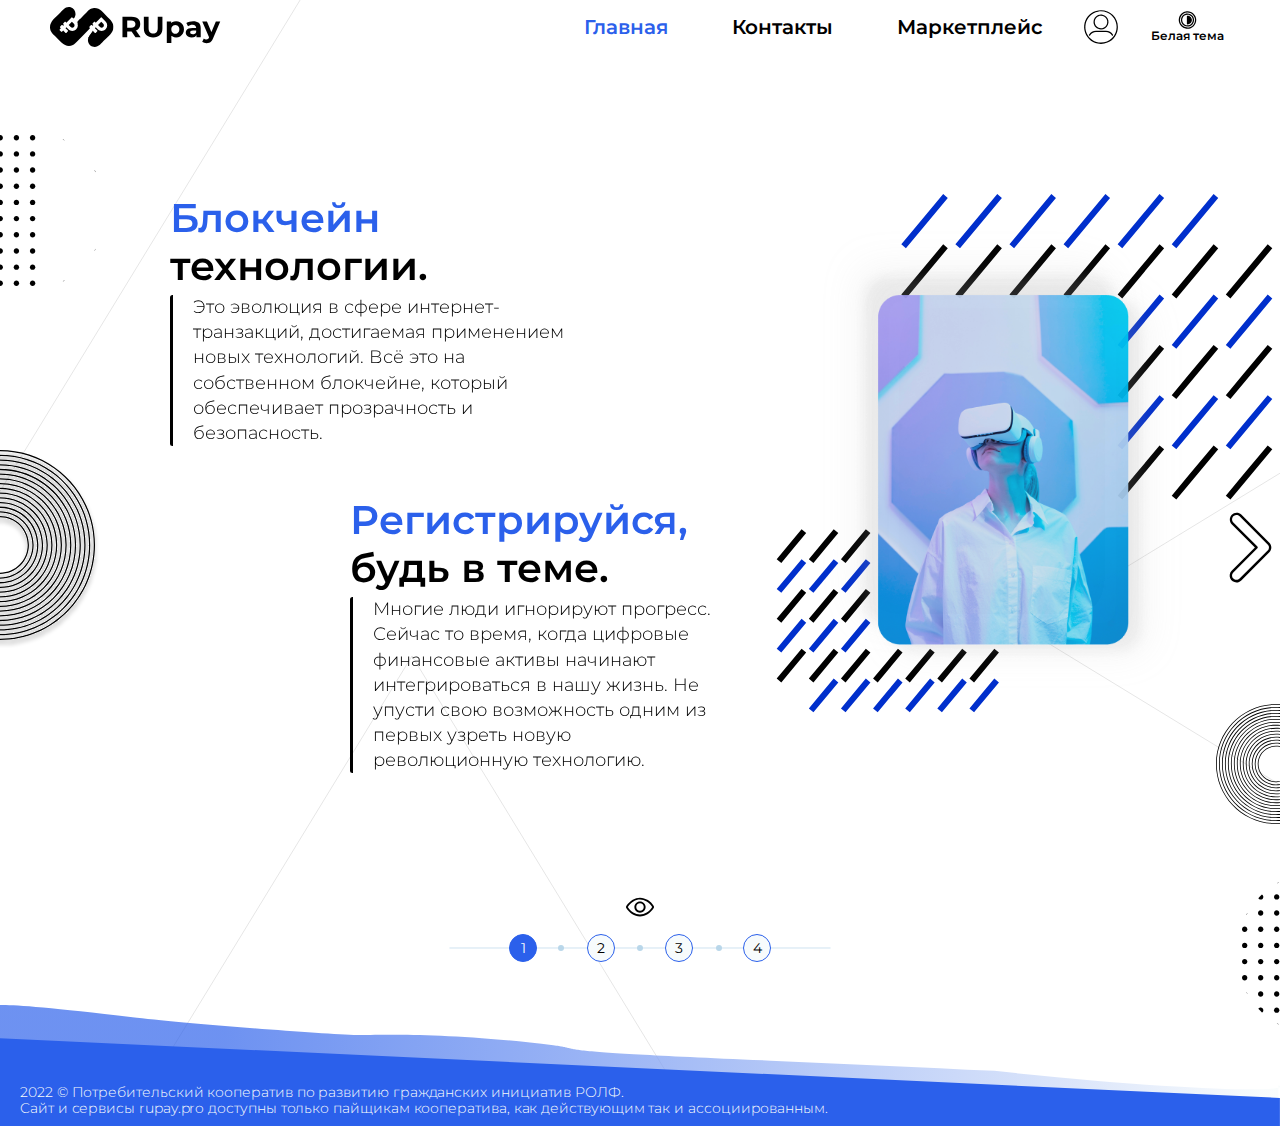
==== index.html @ 4b46f6a0 "fix&beaty" ====
<!DOCTYPE html>
<html lang="ru">
  <head>
    <meta charset="UTF-8" />
    <meta http-equiv="X-UA-Compatible" content="IE=edge" />
    <meta name="viewport" content="width=device-width, initial-scale=1.0" />
    <title>Ru Pay</title>
    <link
      rel="stylesheet"
      href="https://unpkg.com/swiper@8/swiper-bundle.min.css"
    />
    <link rel="stylesheet" href="css/index.css" />
    <link rel="preconnect" href="https://fonts.googleapis.com" />
    <link rel="preconnect" href="https://fonts.gstatic.com" crossorigin />
    <link
      href="https://fonts.googleapis.com/css2?family=Montserrat+Alternates:wght@300;600&family=Montserrat:wght@300;500&display=swap"
      rel="stylesheet"
    />
    <link href="http://fonts.cdnfonts.com/css/segoe-ui-4" rel="stylesheet" />
  </head>
  <body>
    <header>
      <a href="/"> <img src="img/logo.svg" alt="" class="logo" /> </a>
      <div class="nav-menu">
        <ul class="nav-menu__list">
          <li class="nav-menu__list_li">
            <a href="" class="nav-menu__list_li_link"
              ><p class="active">Главная</p></a
            >
          </li>
          <li class="nav-menu__list_li">
            <a href="" class="nav-menu__list_li_link"><p>Контакты</p></a>
          </li>
          <li class="nav-menu__list_li">
            <a href="" class="nav-menu__list_li_link"><p>Маркетплейс</p></a>
          </li>
        </ul>
        <div class="nav-menu__buttons">
          <button class="nav-menu__buttons_btn">
            <svg
              width="40"
              height="40"
              viewBox="0 0 58 58"
              fill="none"
              xmlns="http://www.w3.org/2000/svg"
            >
              <circle cx="29" cy="29" r="23" />
              <path
                d="M46.4519 40.3281C45.4152 38.5398 43.9275 37.0546 42.1373 36.021C40.3471 34.9873 38.3171 34.4413 36.25 34.4375H21.75C19.6828 34.4413 17.6528 34.9873 15.8627 36.021C14.0725 37.0546 12.5848 38.5398 11.5481 40.3281C11.4852 40.4313 11.4435 40.546 11.4256 40.6655C11.4077 40.785 11.4138 40.9068 11.4437 41.0239C11.4736 41.141 11.5265 41.2509 11.5995 41.3472C11.6725 41.4435 11.764 41.5242 11.8686 41.5846C11.9732 41.6451 12.0889 41.684 12.2087 41.699C12.3286 41.7141 12.4503 41.7051 12.5666 41.6724C12.683 41.6398 12.7916 41.5842 12.8861 41.509C12.9807 41.4338 13.0592 41.3404 13.1171 41.2344C13.9946 39.7212 15.2535 38.4646 16.7683 37.59C18.2831 36.7154 20.0008 36.2534 21.75 36.25H36.25C37.9991 36.2534 39.7168 36.7154 41.2317 37.59C42.7465 38.4646 44.0054 39.7212 44.8828 41.2344C44.9408 41.3404 45.0193 41.4338 45.1138 41.509C45.2084 41.5842 45.317 41.6398 45.4333 41.6724C45.5497 41.7051 45.6714 41.7141 45.7912 41.699C45.9111 41.684 46.0268 41.6451 46.1314 41.5846C46.236 41.5242 46.3275 41.4435 46.4005 41.3472C46.4734 41.2509 46.5264 41.141 46.5563 41.0239C46.5861 40.9068 46.5923 40.785 46.5744 40.6655C46.5564 40.546 46.5148 40.4313 46.4519 40.3281Z"
              />
              <path
                d="M29 32.625C31.1509 32.625 33.2534 31.9872 35.0418 30.7922C36.8302 29.5973 38.2241 27.8988 39.0472 25.9117C39.8703 23.9245 40.0857 21.7379 39.666 19.6284C39.2464 17.5189 38.2107 15.5811 36.6898 14.0602C35.1689 12.5393 33.2312 11.5036 31.1216 11.084C29.0121 10.6644 26.8255 10.8797 24.8383 11.7028C22.8512 12.5259 21.1527 13.9198 19.9578 15.7082C18.7628 17.4966 18.125 19.5991 18.125 21.75C18.1282 24.6332 19.275 27.3975 21.3138 29.4362C23.3525 31.475 26.1168 32.6218 29 32.625ZM29 12.6875C30.7924 12.6875 32.5445 13.219 34.0349 14.2148C35.5252 15.2106 36.6867 16.626 37.3727 18.2819C38.0586 19.9379 38.238 21.7601 37.8884 23.518C37.5387 25.276 36.6756 26.8907 35.4082 28.1582C34.1407 29.4256 32.526 30.2887 30.768 30.6384C29.0101 30.9881 27.1879 30.8086 25.5319 30.1227C23.876 29.4367 22.4606 28.2752 21.4648 26.7849C20.469 25.2945 19.9375 23.5424 19.9375 21.75C19.9402 19.3473 20.8959 17.0438 22.5949 15.3449C24.2938 13.6459 26.5973 12.6902 29 12.6875Z"
              />
              <path
                d="M29 4.53125C24.1605 4.53125 19.4298 5.96632 15.4059 8.65498C11.382 11.3436 8.24582 15.1651 6.39383 19.6362C4.54185 24.1073 4.05729 29.0271 5.00142 33.7736C5.94555 38.5201 8.27598 42.88 11.698 46.302C15.12 49.724 19.4799 52.0545 24.2264 52.9986C28.9729 53.9427 33.8927 53.4582 38.3638 51.6062C42.8349 49.7542 46.6564 46.618 49.345 42.5941C52.0337 38.5702 53.4688 33.8395 53.4688 29C53.4614 22.5128 50.8811 16.2933 46.2939 11.7061C41.7067 7.11896 35.4873 4.53864 29 4.53125ZM29 51.6562C24.519 51.6562 20.1387 50.3275 16.4129 47.838C12.6871 45.3485 9.78316 41.8101 8.06837 37.6702C6.35357 33.5303 5.9049 28.9749 6.77909 24.58C7.65329 20.1851 9.81109 16.1481 12.9796 12.9796C16.1482 9.81108 20.1851 7.65328 24.58 6.77908C28.9749 5.90489 33.5303 6.35356 37.6702 8.06835C41.8101 9.78315 45.3485 12.6871 47.838 16.4129C50.3275 20.1387 51.6563 24.519 51.6563 29C51.6495 35.0067 49.2604 40.7655 45.013 45.0129C40.7655 49.2604 35.0068 51.6495 29 51.6562Z"
              />
            </svg>
          </button>
          <button class="nav-menu__buttons_btn">
            <div class="nav-menu__buttons_btn_container">
              <img height="20" src="img/White_theme.svg" alt="" />
              <p>Белая тема</p>
            </div>
          </button>
        </div>
      </div>
    </header>
    <main>
      <!-- Popup -->
      <div class="tokenization-popup">
        <div class="tokenization-popup__left-part">
          <h3 class="tokenization-popup__left-part_heading">
            Как токенизировать бизнес-активы: технический аспект.
          </h3>
          <p class="tokenization-popup__left-part_p">
            Блокчейн позволяет токенизировать практически любой объект, данные о
            котором можно сохранить в цифровом виде. Это может быть как право
            собственности на недвижимость, так и конкретная услуга, к примеру
            юридическая консультация. Таким образом, можно токенизировать все
            активы бизнеса — от производственной базы и помещения — до товара
            или услуги.
          </p>
          <h3 class="tokenization-popup__left-part_heading">
            Типы токена для различных организаций.
          </h3>
          <p class="tokenization-popup__left-part_p">
            Очень важно правильно подобрать тип токена под каждый объект. В США
            и Европе была разработана унифицированная таксономия,
            предусматривающая разделение токенов на:
          </p>
          <ul class="tokenization-popup__left-part_ul">
            <li class="tokenization-popup__left-part_ul_li">
              <img
                src="img/popup-left-1.svg"
                alt=""
                class="tokenization-popup__left-part_ul_li_img"
              />
              <p class="tokenization-popup__left-part_ul_li_paragraph">
                <b>Инвестиционные </b> (они же Security tokens) — предназначены
                для получения дивидендов;
              </p>
            </li>
            <li class="tokenization-popup__left-part_ul_li">
              <img
                src="img/popup-left-2.svg"
                alt=""
                class="tokenization-popup__left-part_ul_li_img"
              />
              <p class="tokenization-popup__left-part_ul_li_paragraph">
                <b>Функциональные </b>(или Utility tokens) — дают право на
                доступ к определенному товару, объекту или услуге;
              </p>
            </li>
            <li class="tokenization-popup__left-part_ul_li">
              <img
                src="img/popup-left-3.svg"
                alt=""
                class="tokenization-popup__left-part_ul_li_img"
              />
              <p class="tokenization-popup__left-part_ul_li_paragraph">
                <b>Платежные </b> (Payment tokens) — имеют схожие черты с
                криптовалютами, но отличаются ограниченной областью применения.
              </p>
            </li>
          </ul>
        </div>
        <div class="tokenization-popup__right-part">
          <button class="tokenization-popup__right-part_button">
            <img
              src="img/popup_close.svg"
              alt=""
              class="tokenization-popup__right-part_button_close"
            />
          </button>
          <h3 class="tokenization-popup__right-part_heading">
            Процесс токенизации можно разделить на 4 этапа:
          </h3>
          <div class="tokenization-popup__right-part_grid">
            <div class="tokenization-popup__right-part_grid_div">
              <img
                src="img/popup-right-div-1.svg"
                alt=""
                class="tokenization-popup__right-part_grid_div_img"
              />
              <p class="tokenization-popup__right-part_grid_div_paragraph">
                Выбор активов;
              </p>
            </div>
            <div class="tokenization-popup__right-part_grid_div">
              <img
                src="img/popup-right-div-2.svg"
                alt=""
                class="tokenization-popup__right-part_grid_div_img"
              />
              <p class="tokenization-popup__right-part_grid_div_paragraph">
                Определение типа токена;
              </p>
            </div>
            <div class="tokenization-popup__right-part_grid_div">
              <img
                src="img/popup-right-div-3.svg"
                alt=""
                class="tokenization-popup__right-part_grid_div_img"
              />
              <p class="tokenization-popup__right-part_grid_div_paragraph">
                Генерация токена;
              </p>
            </div>
            <div class="tokenization-popup__right-part_grid_div">
              <img
                src="img/popup-right-div-4.svg"
                alt=""
                class="tokenization-popup__right-part_grid_div_img"
              />
              <p class="tokenization-popup__right-part_grid_div_paragraph">
                Распространение токена и создание сопутствующего ПО.
              </p>
            </div>
          </div>
          <h3 class="tokenization-popup__right-part_heading">
            Токенизация вашего бизнеса с RUpay.
          </h3>
          <p class="tokenization-popup__right-part_p">
            Одним из направлений деятельности проекта RUpay является платформа
            для токенизации активов. Мы стремимся создать удобный инструмент,
            который бы позволил предпринимателям создавать и выводить на биржу
            собственные токены. С помощью RUpay вы сможете:
          </p>
          <ul class="tokenization-popup__right-part_ul">
            <li class="tokenization-popup__right-part_ul_li">
              <img
                src="img/popup-right-tick.svg"
                alt=""
                class="tokenization-popup__right-part_ul_li_img"
              />
              <p class="tokenization-popup__right-part_ul_li_paragraph">
                Запустить собственный токен;
              </p>
            </li>
            <li class="tokenization-popup__right-part_ul_li">
              <img
                src="img/popup-right-tick.svg"
                alt=""
                class="tokenization-popup__right-part_ul_li_img"
              />
              <p class="tokenization-popup__right-part_ul_li_paragraph">
                Получить инфраструктуру для управления токеном;
              </p>
            </li>
            <li class="tokenization-popup__right-part_ul_li">
              <img
                src="img/popup-right-tick.svg"
                alt=""
                class="tokenization-popup__right-part_ul_li_img"
              />
              <p class="tokenization-popup__right-part_ul_li_paragraph">
                Привлечь инвесторов;
              </p>
            </li>
            <li class="tokenization-popup__right-part_ul_li">
              <img
                src="img/popup-right-tick.svg"
                alt=""
                class="tokenization-popup__right-part_ul_li_img"
              />
              <p class="tokenization-popup__right-part_ul_li_paragraph">
                Залистить токен на бирже.
              </p>
              <button class="tokenization-popup__right-part_ul_li_btn">
                Оставить заявку
              </button>
            </li>
          </ul>
        </div>
      </div>
      <!-- Slider main container -->
      <div class="swiper">
        <!-- Additional required wrapper -->
        <div class="swiper-wrapper">
          <!-- Slides -->
          <div class="swiper-slide">
            <div class="main">
              <div class="main__text">
                <div class="main__text_top">
                  <h3 class="main__text_top_heading">
                    <span>Блокчейн </span><br />
                    технологии.
                  </h3>
                  <p class="main__text_top_paragraph">
                    Это эволюция в сфере интернет-транзакций, достигаемая
                    применением новых технологий. Всё это на собственном
                    блокчейне, который обеспечивает прозрачность и безопасность.
                  </p>
                </div>
                <div class="main__text_bottom">
                  <h3 class="main__text_top_heading">
                    <span>Регистрируйся,</span><br />будь в теме.
                  </h3>
                  <p class="main__text_top_paragraph">
                    Многие люди игнорируют прогресс. Сейчас то время, когда
                    цифровые финансовые активы начинают интегрироваться в нашу
                    жизнь. Не упусти свою возможность одним из первых узреть
                    новую революционную технологию.
                  </p>
                </div>
              </div>
              <div class="main__img">
                <div class="main__img_container">
                  <img
                    src="img/lines_1.svg"
                    alt=""
                    class="main__img_container_svg-1"
                  />
                  <img
                    class="main__img_container_pic"
                    src="img/girl.png"
                    alt=""
                  />
                  <img
                    src="img/lines_2.svg"
                    alt=""
                    class="main__img_container_svg-2"
                  />
                </div>
              </div>
            </div>
          </div>
          <div class="swiper-slide">
            <div class="second">
              <div class="second__text">
                <div class="second__text_top">
                  <h3 class="second__text_top_heading">
                    <span>Нода </span><br />
                    и её влияние.
                  </h3>
                  <p class="second__text_top_paragraph">
                    Нодой в контексте блокчейна обычно называется компьютер,
                    который установил программное обеспечение под конкретную
                    криптовалюту для участия в одноранговой сети. Каждая
                    установка ноды ускоряет наш блокчейн. Вы получаете
                    возможность создать свой узел в этой большой сети. Ваш
                    компьютер сможет помогать обрабатывать транзакции в данном
                    блокчейне. Вы можете внести свой вклад в развитие нашего
                    проекта. Это довольно просто, а также очень важно для нас.
                  </p>
                </div>
                <div class="second__text_links">
                  <a href="" class="second__text_links_install">
                    <p>Установить</p>
                    <img src="img/download.svg" alt="" />
                  </a>
                  <a href="" class="second__text_links_manual">
                    <p>Инструкция</p>
                  </a>
                </div>
              </div>
              <div class="second__img">
                <div class="second__img_container">
                  <img
                    src="img/lines_1.svg"
                    alt=""
                    class="second__img_container_svg-1"
                  />
                  <img
                    class="second__img_container_pic"
                    src="img/hand.png"
                    alt=""
                  />
                  <img
                    src="img/lines_2.svg"
                    alt=""
                    class="second__img_container_svg-2"
                  />
                </div>
              </div>
            </div>
          </div>
          <div class="swiper-slide">
            <div class="third">
              <div class="third__top">
                <div class="third__top_text">
                  <h3 class="third__top_text_heading">
                    <span>Токенизация</span> <br />
                    активов и бизнеса.
                  </h3>
                  <p class="third__top_text_paragraph">
                    Это создание цифровой записи в блокчейне для определенного,
                    реального актива. Токенизация помогает повысить ликвидность
                    активов и является инструментом привлечения финансирования
                    для бизнесов, которые находятся на ранних стадиях развития и
                    уже успешно развивающегося предприятия.
                  </p>
                </div>
                <div class="third__top_image">
                  <img
                    src="img/lines-1-p3.svg"
                    alt=""
                    class="third__top_image_svg-1"
                  />
                  <img
                    class="third__top_image_pic"
                    src="img/shake_hands.png"
                    alt=""
                  />
                  <img
                    src="img/lines-2-p3.svg"
                    alt=""
                    class="third__top_image_svg-2"
                  />
                </div>
              </div>
              <div class="third__bottom">
                <div class="third__bottom_container">
                  <img
                    src="img/text-p3-1.svg"
                    alt=""
                    class="third__bottom_container_img"
                  />
                  <p class="third__bottom_container_p border-left-top">
                    Огромное количество активов можно токенизировать и сделать
                    доступными для торговли на бирже: недвижимость, ценные
                    бумаги, драгоценные металлы, произведения искусства, земля и
                    т.д.
                  </p>
                </div>
                <div class="third__bottom_container down">
                  <img
                    src="img/text-p3-2.svg"
                    alt=""
                    class="third__bottom_container_img"
                  />
                  <p class="third__bottom_container_p border-left-bottom">
                    Бизнес, которому необходимы инвестиции, выпускает токены,
                    которые являются записями в распределенном реестре
                    блокчейна.
                  </p>
                </div>
                <div class="third__bottom_container">
                  <img
                    src="img/text-p3-3.svg"
                    alt=""
                    class="third__bottom_container_img"
                  />
                  <p class="third__bottom_container_p border-right-top">
                    В сравнении с эмиссией активов на рынке традиционных
                    финансов, бизнесу не нужны посредники: банк-платежный агент,
                    депозитарий и т.д. Компания выпускает токены и передает их
                    непосредственно инвесторам, предоставляющим капитал
                  </p>
                </div>
                <div class="third__bottom_container down">
                  <img
                    src="img/text-p3-4.svg"
                    alt=""
                    class="third__bottom_container_img"
                  />
                  <p class="third__bottom_container_p border-right-bottom">
                    Токен хранится в кошельке, а право собственности защищено
                    смартконтрактом. 100% безопасности и прозрачности.
                  </p>
                </div>
              </div>
            </div>
          </div>
          <div class="swiper-slide">
            <div class="fourth">
              <div class="fourth__top">
                <h3 class="fourth__top_heading">
                  <span>Преимущества</span> <br />
                  токенизации активов.
                </h3>
                <p class="fourth__top_paragraph">
                  Токенизация бизнес-активов набирает популярность благодаря
                  ряду преимуществ:
                </p>
              </div>
              <div class="fourth__middle">
                <div class="fourth__middle_container">
                  <img
                    src="img/text-p4-1.svg"
                    alt=""
                    class="fourth__middle_container_img"
                  />
                  <p class="fourth__middle_container_p">
                    <b> Повышение эффективности управления — </b> <br />
                    учет всех активов в блокчейне гарантирует полную
                    прозрачность.
                  </p>
                </div>
                <div class="fourth__middle_container">
                  <img
                    src="img/text-p4-2.svg"
                    alt=""
                    class="fourth__middle_container_img"
                  />
                  <p class="fourth__middle_container_p">
                    <b> Защита права собственности — </b><br />
                    в отличие от обычных реестров, блокчейн-данные невозможно
                    отредактировать без разрешения владельца или выполнения
                    условий смарт-контракта.
                  </p>
                </div>
                <div class="fourth__middle_container">
                  <img
                    src="img/text-p4-3.svg"
                    alt=""
                    class="fourth__middle_container_img"
                  />
                  <p class="fourth__middle_container_p">
                    <b> Выход на новые рынки — </b> <br />
                    токен проще и дешевле распространять и популяризировать, чем
                    физический товар или услугу, в обход традиционных рекламных
                    инструментов.
                  </p>
                </div>
                <div class="fourth__middle_container">
                  <img
                    src="img/text-p4-4.svg"
                    alt=""
                    class="fourth__middle_container_img"
                  />
                  <p class="fourth__middle_container_p">
                    <b> Повышение ликвидности — </b> <br />
                    благодаря токенам можно “дробить” ценность таких объектов,
                    как недвижимость или предметы роскоши, не разделяя сам
                    объект, что позволяет быстрее и проще привлекать инвестиции.
                  </p>
                </div>
              </div>
              <div class="fourth__bottom">
                <button class="fourth__bottom_btn">
                  <p>Токенизировать актив</p>
                  <img src="img/tokenize-btn.svg" alt="" />
                </button>
              </div>
            </div>
          </div>
          ...
        </div>
        <!-- If we need pagination -->
        <img src="img/eye-active.svg" alt="" class="eye-active" />
        <img src="img/eye-inactive.svg" alt="" class="eye-inactive hidden" />
        <div class="swiper-pagination"></div>
        <!-- If we need navigation buttons -->
        <div class="swiper-button-prev"></div>
        <div class="swiper-button-next"></div>
      </div>
    </main>
    <footer>
      <p class="footer-txt">
        2022 © Потребительский кооператив по развитию гражданских инициатив
        РОЛФ.
      </p>
      <p class="footer-txt">
        Cайт и сервисы rupay.pro доступны только пайщикам кооператива, как
        действующим так и ассоциированным.
      </p>
    </footer>
    <script src="https://unpkg.com/swiper@8/swiper-bundle.min.js"></script>
    <script src="js/script.js"></script>
  </body>
</html>
---- css/index.css ----
*, *:before, *:after {
  box-sizing: border-box;
}

html, body, div, span, object, iframe, figure, h1, h2, h3, h4, h5, h6, p, blockquote, pre, a, code, em, img, small, strike, strong, sub, sup, tt, b, u, i, ol, ul, li, fieldset, form, label, table, caption, tbody, tfoot, thead, tr, th, td, main, canvas, embed, footer, header, nav, section, video {
  margin: 0;
  padding: 0;
  border: 0;
  font-size: 100%;
  font: inherit;
  vertical-align: baseline;
  text-rendering: optimizeLegibility;
  -webkit-font-smoothing: antialiased;
  -webkit-text-size-adjust: none;
     -moz-text-size-adjust: none;
          text-size-adjust: none;
}

footer, header, nav, section, main {
  display: block;
}

body {
  line-height: 1;
}

ol, ul {
  list-style: none;
}

blockquote, q {
  quotes: none;
}

blockquote:before, blockquote:after, q:before, q:after {
  content: "";
  content: none;
}

table {
  border-collapse: collapse;
  border-spacing: 0;
}

input {
  -webkit-appearance: none;
  border-radius: 0;
}

header {
  padding: 0 50px;
  margin-top: 5px;
  display: flex;
  justify-content: space-between;
  align-items: center;
}
header .logo {
  height: 40px;
}
header .nav-menu {
  display: flex;
  align-items: center;
}
header .nav-menu__list {
  display: flex;
  flex-flow: row nowrap;
  list-style: none;
}
header .nav-menu__list_li_link {
  text-decoration: none;
}
header .nav-menu__list_li_link p {
  font-family: "Montserrat";
  font-style: normal;
  font-weight: 600;
  font-size: 20px;
  line-height: 1;
  color: #000000;
  margin: 0 32px;
}
header .nav-menu__list_li_link p::after {
  content: "";
  width: 0px;
  height: 2px;
  display: block;
  background: #000000;
  transition: 200ms;
}
header .nav-menu__list_li_link p:hover::after {
  width: 100%;
}
header .nav-menu__list_li_link .active {
  color: #2b60eb;
}
header .nav-menu__list_li_link .active::after {
  content: "";
  width: 0px;
  height: 2px;
  display: block;
  background: #2b60eb;
  transition: 200ms;
}
header .nav-menu__list_li_link .active:hover::after {
  width: 100%;
}
header .nav-menu__buttons {
  display: flex;
  align-items: center;
}
header .nav-menu__buttons_btn {
  border: 0;
  background: transparent;
  cursor: pointer;
}
header .nav-menu__buttons_btn svg circle {
  fill: #ffffff;
  transition: 200ms;
}
header .nav-menu__buttons_btn svg path {
  fill: black;
  transition: 200ms;
}
header .nav-menu__buttons_btn svg:hover circle {
  fill: #2b60eb;
}
header .nav-menu__buttons_btn svg:hover path {
  fill: white;
}
header .nav-menu__buttons_btn_container {
  margin-left: 18px;
  display: flex;
  flex-direction: column;
  height: 40px;
  margin-top: 4px;
}
header .nav-menu__buttons_btn_container p {
  font-family: "Montserrat";
  font-style: normal;
  font-weight: 600;
  font-size: 12px;
  line-height: 1;
  color: #000000;
}

body {
  min-height: 100%;
  background: url(../img/Polygon_2.svg) 0px 0vh no-repeat, url(../img/Polygon_3.svg) 2vw 95% no-repeat, url(../img/Polygon_4.svg) 80vw 27vh no-repeat, url(../img/disc.svg) 0 50vh no-repeat, url(../img/dots.svg) 0 15vh no-repeat, url(../img/disc-right.svg) 95vw 70% no-repeat, url(../img/dots-circle.svg) 97vw 90% no-repeat;
}

main {
  padding: 33px 0;
}

b {
  font-weight: bold;
}

.swiper {
  width: 100%;
}
.swiper .eye-active {
  margin-left: auto;
  margin-right: auto;
  display: block;
  cursor: pointer;
  margin-bottom: 10px;
  transition: opacity 0.2s linear;
  transform: translate(0);
  opacity: 1;
}
.swiper .eye-active.hidden {
  transform: translate(9999px);
  opacity: 0;
}
.swiper .eye-inactive {
  margin-left: auto;
  margin-right: auto;
  display: block;
  cursor: pointer;
  margin-bottom: 10px;
  transition: opacity 0.2s linear;
  transform: translate(0);
  opacity: 1;
}
.swiper .eye-inactive.hidden {
  transform: translate(9999px);
  opacity: 0;
}
.swiper-pagination {
  background: url("data:image/svg+xml,%3Csvg width='382' height='2' viewBox='0 0 382 2' fill='none' xmlns='http://www.w3.org/2000/svg'%3E%3Cpath opacity='0.7' d='M1 0.999817L381 0.9998' stroke='%23B9D7EA' stroke-linecap='square'/%3E%3C/svg%3E%0A") 50% no-repeat, url("data:image/svg+xml,%3Csvg width='164' height='6' viewBox='0 0 164 6' fill='none' xmlns='http://www.w3.org/2000/svg'%3E%3Ccircle cx='2.99999' cy='2.99982' r='3' transform='rotate(-90 2.99999 2.99982)' fill='%23B9D7EA'/%3E%3Ccircle cx='82' cy='2.99982' r='3' transform='rotate(-90 82 2.99982)' fill='%23B9D7EA'/%3E%3Ccircle cx='161' cy='2.99982' r='3' transform='rotate(-90 161 2.99982)' fill='%23B9D7EA'/%3E%3C/svg%3E%0A") 50% 50% no-repeat;
  transition: opacity 0.2s linear;
  transform: translate(0);
  opacity: 1;
}
.swiper-pagination.hidden {
  transform: translate(9999px);
  opacity: 0;
}
.swiper-pagination-bullet {
  width: 28px;
  height: 28px;
  text-align: center;
  line-height: 28px;
  font-size: 14px;
  color: #000;
  opacity: 1;
  background: #f7fbfc;
  border: #2b60eb 1px solid;
  margin: 0 25px !important;
  font-family: "Montserrat";
  font-style: normal;
  font-weight: 400;
  font-size: 14px;
  line-height: 27px;
  text-align: center;
  color: #000000;
}
.swiper-button-disabled {
  display: none;
}
.swiper-pagination-bullet-active {
  background: #2b60eb;
  font-family: "Montserrat";
  font-style: normal;
  font-weight: 400;
  font-size: 14px;
  line-height: 27px;
  text-align: center;
  color: #f7fbfc;
}
.swiper-button-next {
  margin: 0;
  transition: right ease 0.5s;
  right: 20px;
}
.swiper-button-next:after {
  content: url("data:image/svg+xml,%3Csvg width='70' height='77' viewBox='0 0 70 77' fill='none' xmlns='http://www.w3.org/2000/svg'%3E%3Cpath d='M26 4L59 38L27 71.5L20.5 70L18 65L43.5 38L18 11L20.5 6L26 4Z' fill='%23ffffff'/%3E%3Cpath d='M24.4595 73.3906C23.1136 73.3862 21.799 72.9838 20.6812 72.2339C19.5635 71.484 18.6926 70.4202 18.1781 69.1765C17.6636 67.9327 17.5286 66.5646 17.79 65.2442C18.0513 63.9239 18.6975 62.7104 19.647 61.7564L42.8914 38.5L19.647 15.2436C18.4401 13.9534 17.7818 12.2446 17.8113 10.4781C17.8407 8.7116 18.5556 7.0257 19.8049 5.77643C21.0541 4.52716 22.74 3.81232 24.5065 3.78287C26.273 3.75342 27.9818 4.41166 29.272 5.61859L57.3529 33.6875C58.6225 34.9674 59.3349 36.6972 59.3349 38.5C59.3349 40.3028 58.6225 42.0326 57.3529 43.3125L29.284 71.3934C28.652 72.029 27.9001 72.5328 27.072 72.8756C26.2438 73.2184 25.3558 73.3935 24.4595 73.3906ZM24.4595 6.01562C23.588 6.01803 22.7367 6.2783 22.0128 6.76364C21.2889 7.24898 20.7249 7.93769 20.3917 8.74301C20.0585 9.54833 19.9711 10.4342 20.1404 11.2891C20.3098 12.1441 20.7284 12.9297 21.3434 13.5472L45.4059 37.6097C45.5187 37.7215 45.6082 37.8546 45.6693 38.0012C45.7303 38.1478 45.7618 38.3051 45.7618 38.4639C45.7618 38.6227 45.7303 38.78 45.6693 38.9266C45.6082 39.0732 45.5187 39.2063 45.4059 39.3181L21.3434 63.3806C20.5184 64.2102 20.0552 65.3327 20.0552 66.5027C20.0552 67.6728 20.5184 68.7952 21.3434 69.6249C22.1862 70.4246 23.3037 70.8704 24.4655 70.8704C25.6273 70.8704 26.7449 70.4246 27.5876 69.6249L55.6565 41.6161C56.0661 41.2071 56.3911 40.7214 56.6128 40.1867C56.8345 39.652 56.9487 39.0788 56.9487 38.5C56.9487 37.9212 56.8345 37.348 56.6128 36.8133C56.3911 36.2786 56.0661 35.7929 55.6565 35.3839L27.5876 7.30297C26.7549 6.47897 25.631 6.01642 24.4595 6.01562Z' fill='black'/%3E%3C/svg%3E%0A");
}
.swiper-button-next:hover {
  right: 10px;
}
.swiper-button-next:hover::after {
  content: url("data:image/svg+xml,%3Csvg width='70' height='77' viewBox='0 0 70 77' fill='none' xmlns='http://www.w3.org/2000/svg'%3E%3Cpath d='M26 4L59 38L27 71.5L20.5 70L18 65L43.5 38L18 11L20.5 6L26 4Z' fill='%232B60EB'/%3E%3Cpath d='M24.4595 73.3906C23.1136 73.3862 21.799 72.9838 20.6812 72.2339C19.5635 71.484 18.6926 70.4202 18.1781 69.1765C17.6636 67.9327 17.5286 66.5646 17.79 65.2442C18.0513 63.9239 18.6975 62.7104 19.647 61.7564L42.8914 38.5L19.647 15.2436C18.4401 13.9534 17.7818 12.2446 17.8113 10.4781C17.8407 8.7116 18.5556 7.0257 19.8049 5.77643C21.0541 4.52716 22.74 3.81232 24.5065 3.78287C26.273 3.75342 27.9818 4.41166 29.272 5.61859L57.3529 33.6875C58.6225 34.9674 59.3349 36.6972 59.3349 38.5C59.3349 40.3028 58.6225 42.0326 57.3529 43.3125L29.284 71.3934C28.652 72.029 27.9001 72.5328 27.072 72.8756C26.2438 73.2184 25.3558 73.3935 24.4595 73.3906ZM24.4595 6.01562C23.588 6.01803 22.7367 6.2783 22.0128 6.76364C21.2889 7.24898 20.7249 7.93769 20.3917 8.74301C20.0585 9.54833 19.9711 10.4342 20.1404 11.2891C20.3098 12.1441 20.7284 12.9297 21.3434 13.5472L45.4059 37.6097C45.5187 37.7215 45.6082 37.8546 45.6693 38.0012C45.7303 38.1478 45.7618 38.3051 45.7618 38.4639C45.7618 38.6227 45.7303 38.78 45.6693 38.9266C45.6082 39.0732 45.5187 39.2063 45.4059 39.3181L21.3434 63.3806C20.5184 64.2102 20.0552 65.3327 20.0552 66.5027C20.0552 67.6728 20.5184 68.7952 21.3434 69.6249C22.1862 70.4246 23.3037 70.8704 24.4655 70.8704C25.6273 70.8704 26.7449 70.4246 27.5876 69.6249L55.6565 41.6161C56.0661 41.2071 56.3911 40.7214 56.6128 40.1867C56.8345 39.652 56.9487 39.0788 56.9487 38.5C56.9487 37.9212 56.8345 37.348 56.6128 36.8133C56.3911 36.2786 56.0661 35.7929 55.6565 35.3839L27.5876 7.30297C26.7549 6.47897 25.631 6.01642 24.4595 6.01562Z' fill='black'/%3E%3C/svg%3E%0A");
}
.swiper-button-prev {
  margin: 0;
  transition: left ease 0.5s;
  left: 20px;
}
.swiper-button-prev:after {
  content: url("data:image/svg+xml,%3Csvg width='70' height='77' viewBox='0 0 70 77' fill='none' xmlns='http://www.w3.org/2000/svg'%3E%3Cpath d='M44 4L11 38L43 71.5L49.5 70L52 65L26.5 38L52 11L49.5 6L44 4Z' fill='%23ffffff'/%3E%3Cpath d='M45.5404 73.3906C46.8864 73.3862 48.201 72.9838 49.3187 72.2339C50.4364 71.484 51.3073 70.4202 51.8218 69.1765C52.3363 67.9327 52.4714 66.5646 52.21 65.2442C51.9486 63.9239 51.3025 62.7104 50.3529 61.7564L27.1086 38.5L50.3529 15.2436C51.5599 13.9534 52.2181 12.2446 52.1887 10.4781C52.1592 8.7116 51.4444 7.0257 50.1951 5.77643C48.9458 4.52716 47.2599 3.81232 45.4934 3.78287C43.7269 3.75342 42.0182 4.41166 40.7279 5.61859L12.647 33.6875C11.3774 34.9674 10.665 36.6972 10.665 38.5C10.665 40.3028 11.3774 42.0326 12.647 43.3125L40.7159 71.3934C41.3479 72.029 42.0998 72.5328 42.928 72.8756C43.7561 73.2184 44.6441 73.3935 45.5404 73.3906ZM45.5404 6.01562C46.4119 6.01803 47.2633 6.2783 47.9871 6.76364C48.711 7.24898 49.2751 7.93769 49.6083 8.74301C49.9415 9.54833 50.0289 10.4342 49.8595 11.2891C49.6902 12.1441 49.2716 12.9297 48.6565 13.5472L24.594 37.6097C24.4813 37.7215 24.3918 37.8546 24.3307 38.0012C24.2696 38.1478 24.2381 38.3051 24.2381 38.4639C24.2381 38.6227 24.2696 38.78 24.3307 38.9266C24.3918 39.0732 24.4813 39.2063 24.594 39.3181L48.6565 63.3806C49.4816 64.2102 49.9447 65.3327 49.9447 66.5027C49.9447 67.6728 49.4816 68.7952 48.6565 69.6249C47.8137 70.4246 46.6962 70.8704 45.5344 70.8704C44.3726 70.8704 43.2551 70.4246 42.4123 69.6249L14.3434 41.6161C13.9338 41.2071 13.6088 40.7214 13.3871 40.1867C13.1654 39.652 13.0513 39.0788 13.0513 38.5C13.0513 37.9212 13.1654 37.348 13.3871 36.8133C13.6088 36.2786 13.9338 35.7929 14.3434 35.3839L42.4123 7.30297C43.245 6.47897 44.3689 6.01642 45.5404 6.01562Z' fill='black'/%3E%3C/svg%3E");
}
.swiper-button-prev:hover {
  left: 10px;
}
.swiper-button-prev:hover::after {
  content: url("data:image/svg+xml,%3Csvg width='70' height='77' viewBox='0 0 70 77' fill='none' xmlns='http://www.w3.org/2000/svg'%3E%3Cpath d='M44 4L11 38L43 71.5L49.5 70L52 65L26.5 38L52 11L49.5 6L44 4Z' fill='%232B60EB'/%3E%3Cpath d='M45.5404 73.3906C46.8864 73.3862 48.201 72.9838 49.3187 72.2339C50.4364 71.484 51.3073 70.4202 51.8218 69.1765C52.3363 67.9327 52.4714 66.5646 52.21 65.2442C51.9486 63.9239 51.3025 62.7104 50.3529 61.7564L27.1086 38.5L50.3529 15.2436C51.5599 13.9534 52.2181 12.2446 52.1887 10.4781C52.1592 8.7116 51.4444 7.0257 50.1951 5.77643C48.9458 4.52716 47.2599 3.81232 45.4934 3.78287C43.7269 3.75342 42.0182 4.41166 40.7279 5.61859L12.647 33.6875C11.3774 34.9674 10.665 36.6972 10.665 38.5C10.665 40.3028 11.3774 42.0326 12.647 43.3125L40.7159 71.3934C41.3479 72.029 42.0998 72.5328 42.928 72.8756C43.7561 73.2184 44.6441 73.3935 45.5404 73.3906ZM45.5404 6.01562C46.4119 6.01803 47.2633 6.2783 47.9871 6.76364C48.711 7.24898 49.2751 7.93769 49.6083 8.74301C49.9415 9.54833 50.0289 10.4342 49.8595 11.2891C49.6902 12.1441 49.2716 12.9297 48.6565 13.5472L24.594 37.6097C24.4813 37.7215 24.3918 37.8546 24.3307 38.0012C24.2696 38.1478 24.2381 38.3051 24.2381 38.4639C24.2381 38.6227 24.2696 38.78 24.3307 38.9266C24.3918 39.0732 24.4813 39.2063 24.594 39.3181L48.6565 63.3806C49.4816 64.2102 49.9447 65.3327 49.9447 66.5027C49.9447 67.6728 49.4816 68.7952 48.6565 69.6249C47.8137 70.4246 46.6962 70.8704 45.5344 70.8704C44.3726 70.8704 43.2551 70.4246 42.4123 69.6249L14.3434 41.6161C13.9338 41.2071 13.6088 40.7214 13.3871 40.1867C13.1654 39.652 13.0513 39.0788 13.0513 38.5C13.0513 37.9212 13.1654 37.348 13.3871 36.8133C13.6088 36.2786 13.9338 35.7929 14.3434 35.3839L42.4123 7.30297C43.245 6.47897 44.3689 6.01642 45.5404 6.01562Z' fill='black'/%3E%3C/svg%3E");
}

.main {
  display: flex;
  padding: 70px 0;
  min-height: 750px;
}
.main__text {
  display: flex;
  flex-direction: column;
  margin: 40px 0 0 170px;
  width: 50%;
}
.main__text_top {
  display: flex;
  flex-direction: column;
  max-width: 400px;
}
.main__text_top_heading {
  font-family: "Montserrat";
  font-style: normal;
  font-weight: 600;
  font-size: 40px;
  line-height: 1.2;
  color: #000000;
}
.main__text_top_heading span {
  color: #2b60eb;
}
.main__text_top_paragraph {
  font-family: "Montserrat";
  font-style: normal;
  font-weight: 300;
  font-size: 18px;
  line-height: 1.4;
  display: flex;
  align-items: center;
  color: #000000;
  border-left: 3px solid #000000;
  padding-left: 20px;
  margin-top: 5px;
  border-radius: 2.5px;
}
.main__text_bottom {
  display: flex;
  flex-direction: column;
  max-width: 400px;
  margin-left: 180px;
  margin-top: 50px;
}
.main__text_bottom_heading {
  font-family: "Montserrat";
  font-style: normal;
  font-weight: 600;
  font-size: 48px;
  line-height: 59px;
  color: #000000;
}
.main__text_bottom_heading span {
  color: #2b60eb;
}
.main__text_bottom_paragraph {
  font-family: "Montserrat";
  font-style: normal;
  font-weight: 300;
  font-size: 22px;
  line-height: 1.4;
  display: flex;
  align-items: center;
  color: #000000;
  border-left: 3px solid #000000;
  padding-left: 20px;
  margin-top: 5px;
  border-radius: 2.5px;
}
.main__img {
  display: flex;
  width: 50%;
  justify-content: center;
}
.main__img_container {
  display: flex;
  position: relative;
  align-items: center;
  transition: 200ms;
}
.main__img_container:hover {
  transform: scale(105%);
}
.main__img_container_pic {
  height: 400px;
  z-index: 2;
  filter: drop-shadow(-19px -25px 17px rgba(162, 162, 162, 0.12)) drop-shadow(17px 9px 17px rgba(162, 162, 162, 0.12));
  border-radius: 30px;
}
.main__img_container_svg-1 {
  position: absolute;
  z-index: 1;
  left: 50px;
  top: 40px;
}
.main__img_container_svg-2 {
  position: absolute;
  top: 375px;
  left: -75px;
}

.second {
  display: flex;
  padding: 70px 0;
  min-height: 750px;
}
.second__text {
  display: flex;
  flex-direction: column;
  margin: 40px 0 0 170px;
  width: 50%;
  justify-content: space-evenly;
}
.second__text_top {
  display: flex;
  flex-direction: column;
  max-width: 800px;
  width: 85%;
}
.second__text_top_heading {
  font-family: "Montserrat";
  font-style: normal;
  font-weight: 600;
  font-size: 40px;
  line-height: 1.2;
  color: #000000;
}
.second__text_top_heading span {
  color: #2b60eb;
}
.second__text_top_paragraph {
  font-family: "Montserrat";
  font-style: normal;
  font-weight: 300;
  font-size: 18px;
  line-height: 1.4;
  display: flex;
  align-items: center;
  color: #000000;
  border-left: 3px solid #000000;
  padding-left: 20px;
  margin-top: 5px;
  border-radius: 2.5px;
}
.second__text_links {
  display: flex;
  width: 80%;
  justify-content: space-evenly;
}
.second__text_links_install {
  display: flex;
  background: #0eb363;
  box-shadow: 0px 16px 32px -8px rgba(0, 49, 212, 0.3);
  border-radius: 5px;
  text-decoration: none;
  padding: 20px 30px;
  transition: 200ms;
}
.second__text_links_install:hover {
  transform: scale(105%);
}
.second__text_links_install p {
  font-family: "Segoe UI";
  font-style: normal;
  font-weight: 700;
  font-size: 28px;
  line-height: 1;
  color: #ffffff;
}
.second__text_links_manual {
  background: transparent;
  border: #2b60eb 2px solid;
  display: flex;
  padding: 20px 30px;
  text-decoration: none;
  border-radius: 5px;
  transition: 200ms;
}
.second__text_links_manual:hover {
  transform: scale(105%);
}
.second__text_links_manual p {
  font-family: "Segoe UI";
  font-style: normal;
  font-weight: 700;
  font-size: 28px;
  line-height: 1;
  color: #2b60eb;
}
.second__img {
  display: flex;
  width: 50%;
  justify-content: center;
}
.second__img_container {
  display: flex;
  position: relative;
  align-items: center;
  transition: 200ms;
}
.second__img_container:hover {
  transform: scale(105%);
}
.second__img_container_pic {
  height: 400px;
  z-index: 2;
  filter: drop-shadow(-19px -25px 17px rgba(162, 162, 162, 0.12)) drop-shadow(17px 9px 17px rgba(162, 162, 162, 0.12));
  border-radius: 30px;
}
.second__img_container_svg-1 {
  position: absolute;
  z-index: 1;
  left: 50px;
  top: 40px;
}
.second__img_container_svg-2 {
  position: absolute;
  top: 375px;
  left: -75px;
}

.third {
  padding: 70px 0;
  min-height: 750px;
  display: flex;
  flex-direction: column;
}
.third__top {
  display: flex;
}
.third__top_text {
  display: flex;
  flex-direction: column;
  margin: 40px 0 0 170px;
  flex: 1;
  justify-content: space-evenly;
}
.third__top_text_heading {
  font-family: "Montserrat";
  font-style: normal;
  font-weight: 600;
  font-size: 40px;
  line-height: 1.2;
  color: #000000;
}
.third__top_text_heading span {
  color: #2b60eb;
}
.third__top_text_paragraph {
  font-family: "Montserrat";
  font-style: normal;
  font-weight: 300;
  font-size: 18px;
  line-height: 1.4;
  display: flex;
  align-items: center;
  color: #000000;
  border-left: 3px solid #000000;
  padding-left: 20px;
  margin-top: 5px;
  border-radius: 2.5px;
}
.third__top_image {
  position: relative;
  display: flex;
  flex: 1;
  justify-content: center;
  align-items: center;
  transition: 200ms;
}
.third__top_image:hover {
  transform: scale(105%);
}
.third__top_image_svg-1 {
  position: absolute;
  bottom: -20px;
  right: 45px;
}
.third__top_image_svg-2 {
  position: absolute;
  top: 0;
  left: 20px;
  z-index: 1;
}
.third__top_image_pic {
  z-index: 2;
}
.third__bottom {
  display: flex;
  margin: 0 8vw;
}
.third__bottom_container {
  display: flex;
  flex-direction: column;
  flex: 1;
  align-items: flex-start;
}
.third__bottom_container:hover .third__bottom_container_img {
  top: -10px;
}
.third__bottom_container.down {
  margin-top: 60px;
}
.third__bottom_container_img {
  height: 60px;
  position: relative;
  top: 0;
  transition: top ease 0.2s;
}
.third__bottom_container_p {
  margin-top: 20px;
  font-family: "Montserrat";
  font-style: normal;
  font-weight: 300;
  font-size: 18px;
  line-height: 1;
  color: #000000;
  width: 90%;
  max-width: 350px;
  position: relative;
  padding: 7px;
}
.third__bottom_container_p.border-left-top {
  border-left: #2b60eb 3px solid;
  border-top: #2b60eb 3px solid;
}
.third__bottom_container_p.border-left-top::after {
  content: "";
  width: 50%;
  height: 3px;
  background-color: white;
  position: absolute;
  right: 0;
  top: -3px;
}
.third__bottom_container_p.border-left-top::before {
  content: "";
  height: 50%;
  width: 3px;
  background-color: white;
  position: absolute;
  right: 0;
  left: -3px;
  top: 50%;
}
.third__bottom_container_p.border-left-bottom {
  border-left: #2b60eb 3px solid;
  border-bottom: #2b60eb 3px solid;
}
.third__bottom_container_p.border-left-bottom::after {
  content: "";
  width: 50%;
  height: 3px;
  background-color: white;
  position: absolute;
  right: 0;
  bottom: -3px;
}
.third__bottom_container_p.border-left-bottom::before {
  content: "";
  height: 50%;
  width: 3px;
  background-color: white;
  position: absolute;
  right: 0;
  left: -3px;
  top: 0;
}
.third__bottom_container_p.border-right-top {
  border-top: #2b60eb 3px solid;
  border-right: #2b60eb 3px solid;
}
.third__bottom_container_p.border-right-top::after {
  content: "";
  width: 50%;
  height: 3px;
  background-color: white;
  position: absolute;
  left: 0;
  top: -3px;
}
.third__bottom_container_p.border-right-top::before {
  content: "";
  height: 50%;
  width: 3px;
  background-color: white;
  position: absolute;
  right: -3px;
  bottom: 0;
}
.third__bottom_container_p.border-right-bottom {
  border-right: #2b60eb 3px solid;
  border-bottom: #2b60eb 3px solid;
}
.third__bottom_container_p.border-right-bottom::after {
  content: "";
  width: 50%;
  height: 3px;
  background-color: white;
  position: absolute;
  left: 0;
  bottom: -3px;
}
.third__bottom_container_p.border-right-bottom::before {
  content: "";
  height: 50%;
  width: 3px;
  background-color: white;
  position: absolute;
  right: -3px;
  top: 0;
}

.fourth {
  display: flex;
  flex-direction: column;
  padding: 70px 0;
  min-height: 750px;
  justify-content: space-between;
}
.fourth__top {
  display: flex;
  flex-direction: column;
  margin: 40px 0 0 170px;
}
.fourth__top_heading {
  font-family: "Montserrat";
  font-style: normal;
  font-weight: 600;
  font-size: 40px;
  line-height: 1.2;
  color: #000000;
}
.fourth__top_heading span {
  color: #2b60eb;
}
.fourth__top_paragraph {
  font-family: "Montserrat";
  font-style: normal;
  font-weight: 300;
  font-size: 18px;
  line-height: 1.4;
  display: flex;
  align-items: center;
  color: #000000;
  border-left: 3px solid #000000;
  padding-left: 20px;
  margin-top: 5px;
  border-radius: 2.5px;
}
.fourth__middle {
  background-image: url("data:image/svg+xml,%3csvg width='100%25' height='100%25' xmlns='http://www.w3.org/2000/svg'%3e%3crect width='100%25' height='100%25' fill='none' stroke='%232B60EBFF' stroke-width='3' stroke-dasharray='100 ' stroke-dashoffset='3' stroke-linecap='square'/%3e%3c/svg%3e");
  display: flex;
  margin: 0 8vw;
  padding: 15px;
}
.fourth__middle_container {
  display: flex;
  flex-direction: column;
  flex: 1;
  align-items: flex-start;
}
.fourth__middle_container:hover .fourth__middle_container_img {
  top: -10px;
}
.fourth__middle_container_img {
  height: 60px;
  position: relative;
  top: 0;
  transition: top ease 0.2s;
}
.fourth__middle_container_p {
  margin-top: 20px;
  font-family: "Montserrat";
  font-style: normal;
  font-weight: 300;
  font-size: 18px;
  line-height: 1;
  color: #000000;
  width: 90%;
  max-width: 350px;
  position: relative;
  padding: 7px;
}
.fourth__bottom {
  display: flex;
  justify-content: center;
}
.fourth__bottom_btn {
  background: #2b60eb;
  display: flex;
  cursor: pointer;
  box-shadow: 0px 16px 32px -8px rgba(0, 49, 212, 0.3);
  border-radius: 5px;
  border: 0;
  padding: 15px 30px;
  transition: 200ms;
}
.fourth__bottom_btn:hover {
  transform: scale(105%);
}
.fourth__bottom_btn p {
  font-family: "Segoe UI";
  font-style: normal;
  font-weight: 700;
  font-size: 28px;
  color: #ffffff;
}

.tokenization-popup {
  position: fixed;
  top: 50%;
  left: 50%;
  transform: translate(-50%, -50%) scale(0);
  transition: 200ms ease-in-out;
  display: flex;
  width: 1200px;
  max-width: 80%;
  background: linear-gradient(180deg, rgba(214, 217, 242, 0.9) 23.27%, rgba(214, 217, 242, 0.85) 84.91%);
  -webkit-backdrop-filter: blur(300px);
          backdrop-filter: blur(300px);
  border-radius: 30px;
  padding: 50px;
}
.tokenization-popup__left-part {
  display: flex;
  flex: 1;
  flex-direction: column;
  border-right: 1px #2b60eb solid;
  padding-right: 10px;
}
.tokenization-popup__left-part::before {
  content: url(../img/popup-left-border.svg);
  left: 15px;
  bottom: 25px;
  position: fixed;
}
.tokenization-popup__left-part_heading {
  font-family: "Montserrat";
  font-style: normal;
  font-weight: 600;
  font-size: 32px;
  line-height: 1;
  color: #000000;
  margin-bottom: 15px;
}
.tokenization-popup__left-part_p {
  font-family: "Montserrat";
  font-style: normal;
  font-weight: 300;
  font-size: 18px;
  line-height: 1;
  color: #000000;
  margin-bottom: 15px;
}
.tokenization-popup__left-part_ul_li {
  display: flex;
  align-items: flex-start;
}
.tokenization-popup__left-part_ul_li_img {
  margin-right: 5px;
}
.tokenization-popup__left-part_ul_li_paragraph {
  font-family: "Montserrat";
  font-style: normal;
  font-weight: 300;
  font-size: 18px;
  line-height: 1;
  color: #000000;
  margin-bottom: 15px;
}
.tokenization-popup__right-part {
  display: flex;
  flex: 1;
  flex-direction: column;
  border-left: 1px #2b60eb solid;
  padding-left: 10px;
  position: relative;
}
.tokenization-popup__right-part::after {
  content: url(../img/popup-right-border.svg);
  right: 15px;
  bottom: 25px;
  position: fixed;
}
.tokenization-popup__right-part_button {
  background: transparent;
  border: 0;
  cursor: pointer;
}
.tokenization-popup__right-part_button:hover .tokenization-popup__right-part_button_close {
  transform: rotate(90deg);
}
.tokenization-popup__right-part_button_close {
  position: absolute;
  top: -20px;
  right: -20px;
  transition: transform 0.3s ease-in-out;
}
.tokenization-popup__right-part_heading {
  font-family: "Montserrat";
  font-style: normal;
  font-weight: 600;
  font-size: 32px;
  line-height: 1.2;
  color: #000000;
  margin-bottom: 15px;
}
.tokenization-popup__right-part_grid {
  display: grid;
  grid-template-columns: 1fr 1fr;
  grid-template-rows: 1fr 1fr;
  grid-auto-flow: column;
  gap: 5px;
}
.tokenization-popup__right-part_grid_div {
  display: flex;
  align-items: center;
}
.tokenization-popup__right-part_grid_div_paragraph {
  font-family: "Montserrat";
  font-style: normal;
  font-weight: 300;
  font-size: 16px;
  line-height: 1.2;
  color: #000000;
  margin-left: 10px;
}
.tokenization-popup__right-part_grid_div_img {
  height: 40px;
  width: 40px;
}
.tokenization-popup__right-part_p {
  font-family: "Montserrat";
  font-style: normal;
  font-weight: 300;
  font-size: 18px;
  line-height: 1.2;
  color: #000000;
  margin-bottom: 15px;
}
.tokenization-popup__right-part_ul_li {
  display: flex;
  align-items: center;
  margin-bottom: 15px;
}
.tokenization-popup__right-part_ul_li_img {
  margin-right: 5px;
}
.tokenization-popup__right-part_ul_li_paragraph {
  font-family: "Montserrat";
  font-style: normal;
  font-weight: 500;
  font-size: 18px;
  line-height: 1.2;
  color: #000000;
}
.tokenization-popup__right-part_ul_li_btn {
  font-family: "Segoe UI";
  font-style: normal;
  font-weight: 700;
  font-size: 18px;
  line-height: 1.2;
  text-align: center;
  color: #ffffff;
  background-color: #2b60eb;
  border: 0;
  box-shadow: 0px 16px 32px -8px rgba(0, 49, 212, 0.3);
  border-radius: 5px;
  padding: 7px 14px;
  margin-left: 15px;
  cursor: pointer;
  transition: 200ms;
}
.tokenization-popup__right-part_ul_li_btn:hover {
  transform: scale(105%);
}
.tokenization-popup.active {
  transform: translate(-50%, -50%) scale(1);
  z-index: 999;
}

footer {
  background: url(../img/footer_bg.svg) 0 0/cover no-repeat;
  padding: 80px 0 10px 0;
}
footer .footer-txt {
  font-family: "Montserrat";
  font-style: normal;
  font-weight: 300;
  font-size: 14px;
  line-height: 112%;
  letter-spacing: -0.005em;
  color: #f7fbfc;
  margin: 0 20px;
}/*# sourceMappingURL=index.css.map */
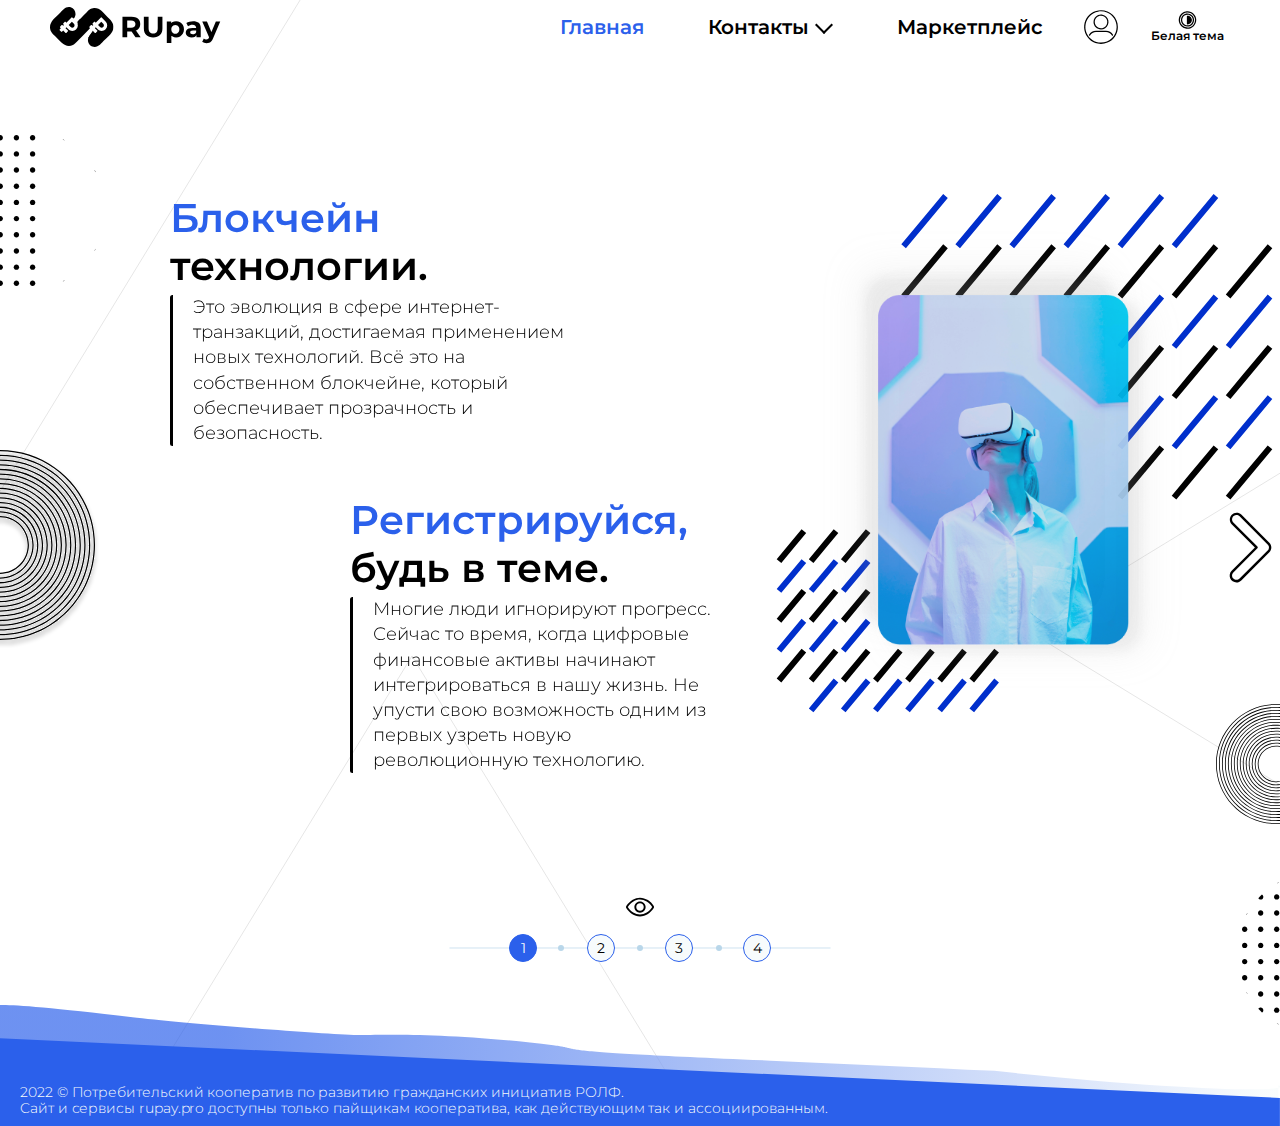
==== commit 20dc8554: "current state" ====
--- a/index.html
+++ b/index.html
@@ -13,7 +13,7 @@
     <link rel="preconnect" href="https://fonts.googleapis.com" />
     <link rel="preconnect" href="https://fonts.gstatic.com" crossorigin />
     <link
-      href="https://fonts.googleapis.com/css2?family=Montserrat+Alternates:wght@300;600&family=Montserrat:wght@300;500&display=swap"
+      href="https://fonts.googleapis.com/css2?family=Inter:wght@500&family=Montserrat+Alternates:wght@300;600&family=Montserrat:wght@300;500&display=swap"
       rel="stylesheet"
     />
     <link href="http://fonts.cdnfonts.com/css/segoe-ui-4" rel="stylesheet" />
@@ -24,19 +24,62 @@
       <div class="nav-menu">
         <ul class="nav-menu__list">
           <li class="nav-menu__list_li">
-            <a href="" class="nav-menu__list_li_link"
+            <a href="/" class="nav-menu__list_li_link"
               ><p class="active">Главная</p></a
             >
           </li>
-          <li class="nav-menu__list_li">
-            <a href="" class="nav-menu__list_li_link"><p>Контакты</p></a>
+          <li class="nav-menu__list_li contact">
+            <a href="javascript:;" class="nav-menu__list_li_link">
+              <p>
+                Контакты
+                <svg
+                  width="18"
+                  height="11"
+                  viewBox="0 0 18 11"
+                  fill="none"
+                  xmlns="http://www.w3.org/2000/svg"
+                >
+                  <line
+                    x1="0.707107"
+                    y1="1.29289"
+                    x2="9.69564"
+                    y2="10.2814"
+                    stroke="#2B60EB"
+                    stroke-width="2"
+                  />
+                  <line
+                    y1="-1"
+                    x2="12.7117"
+                    y2="-1"
+                    transform="matrix(-0.707107 0.707107 0.707107 0.707107 17.9904 2)"
+                    stroke="#2B60EB"
+                    stroke-width="2"
+                  />
+                </svg>
+              </p>
+
+              <div class="nav-menu__list_li_link_contact-dropdown">
+                <a href="" class="nav-menu__list_li_link_contact-dropdown_a">
+                  Telegram</a
+                >
+                <a href="" class="nav-menu__list_li_link_contact-dropdown_a">
+                  YouTube
+                </a>
+                <a href="" class="nav-menu__list_li_link_contact-dropdown_a">
+                  ВКонтакте
+                </a>
+                <a href="" class="nav-menu__list_li_link_contact-dropdown_a">
+                  Тех. Поддержка
+                </a>
+              </div>
+            </a>
           </li>
           <li class="nav-menu__list_li">
             <a href="" class="nav-menu__list_li_link"><p>Маркетплейс</p></a>
           </li>
         </ul>
         <div class="nav-menu__buttons">
-          <button class="nav-menu__buttons_btn">
+          <button class="nav-menu__buttons_btn readress">
             <svg
               width="40"
               height="40"
@@ -55,8 +98,12 @@
                 d="M29 4.53125C24.1605 4.53125 19.4298 5.96632 15.4059 8.65498C11.382 11.3436 8.24582 15.1651 6.39383 19.6362C4.54185 24.1073 4.05729 29.0271 5.00142 33.7736C5.94555 38.5201 8.27598 42.88 11.698 46.302C15.12 49.724 19.4799 52.0545 24.2264 52.9986C28.9729 53.9427 33.8927 53.4582 38.3638 51.6062C42.8349 49.7542 46.6564 46.618 49.345 42.5941C52.0337 38.5702 53.4688 33.8395 53.4688 29C53.4614 22.5128 50.8811 16.2933 46.2939 11.7061C41.7067 7.11896 35.4873 4.53864 29 4.53125ZM29 51.6562C24.519 51.6562 20.1387 50.3275 16.4129 47.838C12.6871 45.3485 9.78316 41.8101 8.06837 37.6702C6.35357 33.5303 5.9049 28.9749 6.77909 24.58C7.65329 20.1851 9.81109 16.1481 12.9796 12.9796C16.1482 9.81108 20.1851 7.65328 24.58 6.77908C28.9749 5.90489 33.5303 6.35356 37.6702 8.06835C41.8101 9.78315 45.3485 12.6871 47.838 16.4129C50.3275 20.1387 51.6563 24.519 51.6563 29C51.6495 35.0067 49.2604 40.7655 45.013 45.0129C40.7655 49.2604 35.0068 51.6495 29 51.6562Z"
               />
             </svg>
+            <div class="readress_dropdown">
+              <a href="" class="readress_dropdown_a">RUpay Wallet.</a>
+              <a href="" class="readress_dropdown_a">RUpay Scan.</a>
+            </div>
           </button>
-          <button class="nav-menu__buttons_btn">
+          <button class="nav-menu__buttons_btn theme">
             <div class="nav-menu__buttons_btn_container">
               <img height="20" src="img/White_theme.svg" alt="" />
               <p>Белая тема</p>
--- a/css/index.css
+++ b/css/index.css
@@ -66,10 +66,28 @@
   flex-flow: row nowrap;
   list-style: none;
 }
+header .nav-menu__list_li.contact {
+  display: flex;
+  position: relative;
+}
+header .nav-menu__list_li.contact:hover .nav-menu__list_li_link_contact-dropdown {
+  display: flex;
+  flex-direction: column;
+  align-items: center;
+}
+header .nav-menu__list_li.contact:hover .nav-menu__list_li_link p {
+  color: #2b60eb;
+}
+header .nav-menu__list_li.contact:hover .nav-menu__list_li_link p::after {
+  width: 100%;
+}
+header .nav-menu__list_li.contact:hover .nav-menu__list_li_link p svg line {
+  stroke: #2b60eb;
+}
 header .nav-menu__list_li_link {
   text-decoration: none;
 }
-header .nav-menu__list_li_link p {
+header .nav-menu__list_li_link > p {
   font-family: "Montserrat";
   font-style: normal;
   font-weight: 600;
@@ -78,16 +96,25 @@
   color: #000000;
   margin: 0 32px;
 }
-header .nav-menu__list_li_link p::after {
+header .nav-menu__list_li_link > p::after {
   content: "";
   width: 0px;
   height: 2px;
   display: block;
-  background: #000000;
+  background: #2b60eb;
   transition: 200ms;
 }
-header .nav-menu__list_li_link p:hover::after {
+header .nav-menu__list_li_link > p:hover::after {
   width: 100%;
+}
+header .nav-menu__list_li_link > p:hover {
+  color: #2b60eb;
+}
+header .nav-menu__list_li_link > p:hover svg line {
+  stroke: #2b60eb;
+}
+header .nav-menu__list_li_link > p svg line {
+  stroke: #000000;
 }
 header .nav-menu__list_li_link .active {
   color: #2b60eb;
@@ -103,6 +130,41 @@
 header .nav-menu__list_li_link .active:hover::after {
   width: 100%;
 }
+header .nav-menu__list_li_link_contact-dropdown {
+  display: none;
+  position: absolute;
+  z-index: 3;
+  padding: 20px 0;
+  background: linear-gradient(180deg, rgba(214, 217, 242, 0.42) 23.27%, rgba(214, 217, 242, 0.6) 84.91%);
+  -webkit-backdrop-filter: blur(10px);
+          backdrop-filter: blur(10px);
+  border-radius: 30px;
+  min-width: 315px;
+  top: 20px;
+  left: 50%;
+  transform: translateX(-50%);
+}
+header .nav-menu__list_li_link_contact-dropdown_a {
+  font-family: "Inter";
+  font-style: normal;
+  font-weight: 500;
+  font-size: 16px;
+  line-height: 1.2;
+  text-align: center;
+  color: #f7fbfc;
+  padding: 10px;
+  background: rgba(43, 96, 235, 0.9);
+  border: 1px solid #2b60eb;
+  border-radius: 150px;
+  min-width: 225px;
+  margin: 15px 0;
+  text-decoration: none;
+  transition: background-color 200ms linear, border 200ms linear;
+}
+header .nav-menu__list_li_link_contact-dropdown_a:hover {
+  background: #000000;
+  border: 1px solid #000000;
+}
 header .nav-menu__buttons {
   display: flex;
   align-items: center;
@@ -120,12 +182,6 @@
   fill: black;
   transition: 200ms;
 }
-header .nav-menu__buttons_btn svg:hover circle {
-  fill: #2b60eb;
-}
-header .nav-menu__buttons_btn svg:hover path {
-  fill: white;
-}
 header .nav-menu__buttons_btn_container {
   margin-left: 18px;
   display: flex;
@@ -140,6 +196,55 @@
   font-size: 12px;
   line-height: 1;
   color: #000000;
+}
+header .nav-menu__buttons_btn.readress {
+  position: relative;
+}
+header .nav-menu__buttons_btn.readress .readress_dropdown {
+  display: none;
+  position: absolute;
+  padding: 20px 0;
+  z-index: 3;
+  background: linear-gradient(180deg, rgba(214, 217, 242, 0.42) 23.27%, rgba(214, 217, 242, 0.6) 84.91%);
+  -webkit-backdrop-filter: blur(10px);
+          backdrop-filter: blur(10px);
+  border-radius: 30px;
+  min-width: 315px;
+  top: 40px;
+  left: 50%;
+  transform: translateX(-50%);
+}
+header .nav-menu__buttons_btn.readress .readress_dropdown_a {
+  font-family: "Inter";
+  font-style: normal;
+  font-weight: 500;
+  font-size: 16px;
+  line-height: 1.2;
+  text-align: center;
+  color: #f7fbfc;
+  padding: 10px;
+  background: rgba(43, 96, 235, 0.9);
+  border: 1px solid #2b60eb;
+  border-radius: 150px;
+  min-width: 225px;
+  margin: 15px 0;
+  text-decoration: none;
+  transition: background-color 200ms linear, border 200ms linear;
+}
+header .nav-menu__buttons_btn.readress .readress_dropdown_a:hover {
+  background: #000000;
+  border: 1px solid #000000;
+}
+header .nav-menu__buttons_btn.readress:hover svg circle {
+  fill: #2b60eb;
+}
+header .nav-menu__buttons_btn.readress:hover svg path {
+  fill: white;
+}
+header .nav-menu__buttons_btn.readress:hover .readress_dropdown {
+  display: flex;
+  flex-direction: column;
+  align-items: center;
 }
 
 body {
@@ -590,20 +695,20 @@
 .third__bottom_container_p.border-left-top::after {
   content: "";
   width: 50%;
-  height: 3px;
+  height: 6px;
   background-color: white;
   position: absolute;
   right: 0;
-  top: -3px;
+  top: -5px;
 }
 .third__bottom_container_p.border-left-top::before {
   content: "";
   height: 50%;
-  width: 3px;
+  width: 6px;
   background-color: white;
   position: absolute;
   right: 0;
-  left: -3px;
+  left: -5px;
   top: 50%;
 }
 .third__bottom_container_p.border-left-bottom {
@@ -613,20 +718,20 @@
 .third__bottom_container_p.border-left-bottom::after {
   content: "";
   width: 50%;
-  height: 3px;
+  height: 6px;
   background-color: white;
   position: absolute;
   right: 0;
-  bottom: -3px;
+  bottom: -5px;
 }
 .third__bottom_container_p.border-left-bottom::before {
   content: "";
   height: 50%;
-  width: 3px;
+  width: 6px;
   background-color: white;
   position: absolute;
   right: 0;
-  left: -3px;
+  left: -5px;
   top: 0;
 }
 .third__bottom_container_p.border-right-top {
@@ -636,19 +741,19 @@
 .third__bottom_container_p.border-right-top::after {
   content: "";
   width: 50%;
-  height: 3px;
+  height: 6px;
   background-color: white;
   position: absolute;
   left: 0;
-  top: -3px;
+  top: -5px;
 }
 .third__bottom_container_p.border-right-top::before {
   content: "";
   height: 50%;
-  width: 3px;
+  width: 6px;
   background-color: white;
   position: absolute;
-  right: -3px;
+  right: -5px;
   bottom: 0;
 }
 .third__bottom_container_p.border-right-bottom {
@@ -658,19 +763,19 @@
 .third__bottom_container_p.border-right-bottom::after {
   content: "";
   width: 50%;
-  height: 3px;
+  height: 6px;
   background-color: white;
   position: absolute;
   left: 0;
-  bottom: -3px;
+  bottom: -5px;
 }
 .third__bottom_container_p.border-right-bottom::before {
   content: "";
   height: 50%;
-  width: 3px;
+  width: 6px;
   background-color: white;
   position: absolute;
-  right: -3px;
+  right: -5px;
   top: 0;
 }
 
@@ -712,7 +817,7 @@
   border-radius: 2.5px;
 }
 .fourth__middle {
-  background-image: url("data:image/svg+xml,%3csvg width='100%25' height='100%25' xmlns='http://www.w3.org/2000/svg'%3e%3crect width='100%25' height='100%25' fill='none' stroke='%232B60EBFF' stroke-width='3' stroke-dasharray='100 ' stroke-dashoffset='3' stroke-linecap='square'/%3e%3c/svg%3e");
+  background-image: url("data:image/svg+xml,%3csvg width='100%25' height='100%25' xmlns='http://www.w3.org/2000/svg'%3e%3crect width='100%25' height='100%25' fill='none' stroke='%232B60EBFF' stroke-width='3' stroke-dasharray='100 ' stroke-dashoffset='0' stroke-linecap='square'/%3e%3c/svg%3e");
   display: flex;
   margin: 0 8vw;
   padding: 15px;
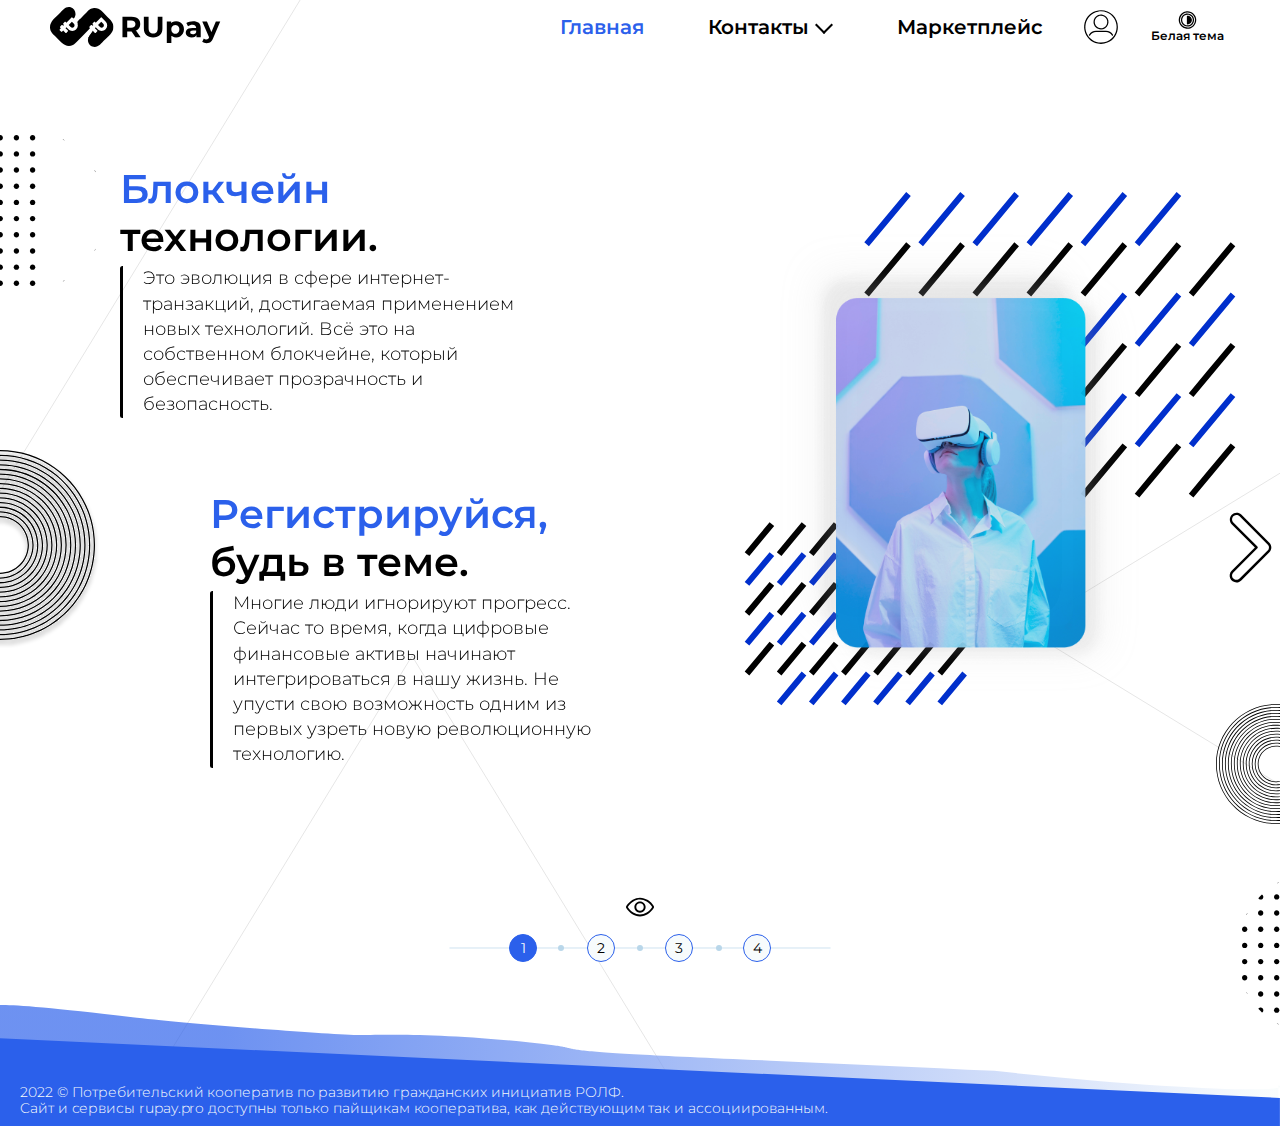
==== commit 6794192a: "current state" ====
--- a/index.html
+++ b/index.html
@@ -4,7 +4,7 @@
     <meta charset="UTF-8" />
     <meta http-equiv="X-UA-Compatible" content="IE=edge" />
     <meta name="viewport" content="width=device-width, initial-scale=1.0" />
-    <title>Ru Pay</title>
+    <title>RUpay</title>
     <link
       rel="stylesheet"
       href="https://unpkg.com/swiper@8/swiper-bundle.min.css"
@@ -20,7 +20,7 @@
   </head>
   <body>
     <header>
-      <a href="/"> <img src="img/logo.svg" alt="" class="logo" /> </a>
+      <a href="index.html"> <img src="img/logo.svg" alt="" class="logo" /> </a>
       <div class="nav-menu">
         <ul class="nav-menu__list">
           <li class="nav-menu__list_li">
@@ -57,25 +57,29 @@
                   />
                 </svg>
               </p>
-
-              <div class="nav-menu__list_li_link_contact-dropdown">
-                <a href="" class="nav-menu__list_li_link_contact-dropdown_a">
-                  Telegram</a
-                >
-                <a href="" class="nav-menu__list_li_link_contact-dropdown_a">
-                  YouTube
-                </a>
-                <a href="" class="nav-menu__list_li_link_contact-dropdown_a">
-                  ВКонтакте
-                </a>
-                <a href="" class="nav-menu__list_li_link_contact-dropdown_a">
-                  Тех. Поддержка
-                </a>
+              <div class="nav-menu__list_li_link_container">
+               <div class="nav-menu__list_li_link_container_contact-dropdown">
+                  <a href="" class="nav-menu__list_li_link_container_contact-dropdown_a">
+                    Telegram</a
+                  >
+                  <a href="" class="nav-menu__list_li_link_container_contact-dropdown_a">
+                    YouTube
+                  </a>
+                  <a href="" class="nav-menu__list_li_link_container_contact-dropdown_a">
+                    ВКонтакте
+                  </a>
+                  <a href="" class="nav-menu__list_li_link_container_contact-dropdown_a">
+                    Тех. Поддержка
+                  </a>
+                </div>
+  
               </div>
             </a>
           </li>
           <li class="nav-menu__list_li">
-            <a href="" class="nav-menu__list_li_link"><p>Маркетплейс</p></a>
+            <a href="marketplace.html" class="nav-menu__list_li_link"
+              ><p>Маркетплейс</p></a
+            >
           </li>
         </ul>
         <div class="nav-menu__buttons">
@@ -98,9 +102,15 @@
                 d="M29 4.53125C24.1605 4.53125 19.4298 5.96632 15.4059 8.65498C11.382 11.3436 8.24582 15.1651 6.39383 19.6362C4.54185 24.1073 4.05729 29.0271 5.00142 33.7736C5.94555 38.5201 8.27598 42.88 11.698 46.302C15.12 49.724 19.4799 52.0545 24.2264 52.9986C28.9729 53.9427 33.8927 53.4582 38.3638 51.6062C42.8349 49.7542 46.6564 46.618 49.345 42.5941C52.0337 38.5702 53.4688 33.8395 53.4688 29C53.4614 22.5128 50.8811 16.2933 46.2939 11.7061C41.7067 7.11896 35.4873 4.53864 29 4.53125ZM29 51.6562C24.519 51.6562 20.1387 50.3275 16.4129 47.838C12.6871 45.3485 9.78316 41.8101 8.06837 37.6702C6.35357 33.5303 5.9049 28.9749 6.77909 24.58C7.65329 20.1851 9.81109 16.1481 12.9796 12.9796C16.1482 9.81108 20.1851 7.65328 24.58 6.77908C28.9749 5.90489 33.5303 6.35356 37.6702 8.06835C41.8101 9.78315 45.3485 12.6871 47.838 16.4129C50.3275 20.1387 51.6563 24.519 51.6563 29C51.6495 35.0067 49.2604 40.7655 45.013 45.0129C40.7655 49.2604 35.0068 51.6495 29 51.6562Z"
               />
             </svg>
-            <div class="readress_dropdown">
-              <a href="" class="readress_dropdown_a">RUpay Wallet.</a>
-              <a href="" class="readress_dropdown_a">RUpay Scan.</a>
+            <div class="readress__container">
+              <div class="readress__container_dropdown">
+                <a href="" class="readress__container_dropdown_a"
+                  >RUpay Wallet.</a
+                >
+                <a href="" class="readress__container_dropdown_a"
+                  >RUpay Scan.</a
+                >
+              </div>
             </div>
           </button>
           <button class="nav-menu__buttons_btn theme">
@@ -286,50 +296,48 @@
         <div class="swiper-wrapper">
           <!-- Slides -->
           <div class="swiper-slide">
-            <div class="main">
-              <div class="main__text">
-                <div class="main__text_top">
-                  <h3 class="main__text_top_heading">
+            <div class="main-grid">
+               <div class="main-grid__text_top">
+                  <h3 class="main-grid__text_top_heading">
                     <span>Блокчейн </span><br />
                     технологии.
                   </h3>
-                  <p class="main__text_top_paragraph">
+                  <p class="main-grid__text_top_paragraph">
                     Это эволюция в сфере интернет-транзакций, достигаемая
                     применением новых технологий. Всё это на собственном
                     блокчейне, который обеспечивает прозрачность и безопасность.
                   </p>
                 </div>
-                <div class="main__text_bottom">
-                  <h3 class="main__text_top_heading">
+
+                <div class="main-grid__img_container">
+                  <img
+                    src="img/lines_1.svg"
+                    alt=""
+                    class="main-grid__img_container_svg-1"
+                  />
+                  <img
+                    class="main-grid__img_container_pic"
+                    src="img/girl.png"
+                    alt=""
+                  />
+                  <img
+                    src="img/lines_2.svg"
+                    alt=""
+                    class="main-grid__img_container_svg-2"
+                  />
+                </div>
+
+                <div class="main-grid__text_bottom">
+                  <h3 class="main-grid__text_top_heading">
                     <span>Регистрируйся,</span><br />будь в теме.
                   </h3>
-                  <p class="main__text_top_paragraph">
+                  <p class="main-grid__text_top_paragraph">
                     Многие люди игнорируют прогресс. Сейчас то время, когда
                     цифровые финансовые активы начинают интегрироваться в нашу
                     жизнь. Не упусти свою возможность одним из первых узреть
                     новую революционную технологию.
                   </p>
                 </div>
-              </div>
-              <div class="main__img">
-                <div class="main__img_container">
-                  <img
-                    src="img/lines_1.svg"
-                    alt=""
-                    class="main__img_container_svg-1"
-                  />
-                  <img
-                    class="main__img_container_pic"
-                    src="img/girl.png"
-                    alt=""
-                  />
-                  <img
-                    src="img/lines_2.svg"
-                    alt=""
-                    class="main__img_container_svg-2"
-                  />
-                </div>
-              </div>
             </div>
           </div>
           <div class="swiper-slide">
@@ -350,6 +358,7 @@
                     блокчейне. Вы можете внести свой вклад в развитие нашего
                     проекта. Это довольно просто, а также очень важно для нас.
                   </p>
+                  
                 </div>
                 <div class="second__text_links">
                   <a href="" class="second__text_links_install">
@@ -452,7 +461,7 @@
                     В сравнении с эмиссией активов на рынке традиционных
                     финансов, бизнесу не нужны посредники: банк-платежный агент,
                     депозитарий и т.д. Компания выпускает токены и передает их
-                    непосредственно инвесторам, предоставляющим капитал
+                    непосредственно инвесторам, предоставляющим капитал.
                   </p>
                 </div>
                 <div class="third__bottom_container down">
--- a/css/index.css
+++ b/css/index.css
@@ -70,7 +70,7 @@
   display: flex;
   position: relative;
 }
-header .nav-menu__list_li.contact:hover .nav-menu__list_li_link_contact-dropdown {
+header .nav-menu__list_li.contact:hover .nav-menu__list_li_link_container {
   display: flex;
   flex-direction: column;
   align-items: center;
@@ -95,6 +95,7 @@
   line-height: 1;
   color: #000000;
   margin: 0 32px;
+  white-space: nowrap;
 }
 header .nav-menu__list_li_link > p::after {
   content: "";
@@ -130,21 +131,27 @@
 header .nav-menu__list_li_link .active:hover::after {
   width: 100%;
 }
-header .nav-menu__list_li_link_contact-dropdown {
+header .nav-menu__list_li_link_container {
   display: none;
   position: absolute;
   z-index: 3;
+  padding-top: 5px;
+  top: 23px;
+  left: 50%;
+  transform: translateX(-50%);
+}
+header .nav-menu__list_li_link_container_contact-dropdown {
+  display: flex;
+  flex-direction: column;
+  align-items: center;
   padding: 20px 0;
   background: linear-gradient(180deg, rgba(214, 217, 242, 0.42) 23.27%, rgba(214, 217, 242, 0.6) 84.91%);
   -webkit-backdrop-filter: blur(10px);
           backdrop-filter: blur(10px);
   border-radius: 30px;
   min-width: 315px;
-  top: 20px;
-  left: 50%;
-  transform: translateX(-50%);
-}
-header .nav-menu__list_li_link_contact-dropdown_a {
+}
+header .nav-menu__list_li_link_container_contact-dropdown_a {
   font-family: "Inter";
   font-style: normal;
   font-weight: 500;
@@ -161,7 +168,7 @@
   text-decoration: none;
   transition: background-color 200ms linear, border 200ms linear;
 }
-header .nav-menu__list_li_link_contact-dropdown_a:hover {
+header .nav-menu__list_li_link_container_contact-dropdown_a:hover {
   background: #000000;
   border: 1px solid #000000;
 }
@@ -200,21 +207,27 @@
 header .nav-menu__buttons_btn.readress {
   position: relative;
 }
-header .nav-menu__buttons_btn.readress .readress_dropdown {
+header .nav-menu__buttons_btn.readress .readress__container {
   display: none;
   position: absolute;
+  top: 35px;
+  left: 50%;
+  transform: translateX(-50%);
+  z-index: 3;
+  padding-top: 5px;
+}
+header .nav-menu__buttons_btn.readress .readress__container_dropdown {
+  display: flex;
+  flex-direction: column;
+  align-items: center;
   padding: 20px 0;
-  z-index: 3;
   background: linear-gradient(180deg, rgba(214, 217, 242, 0.42) 23.27%, rgba(214, 217, 242, 0.6) 84.91%);
   -webkit-backdrop-filter: blur(10px);
           backdrop-filter: blur(10px);
   border-radius: 30px;
   min-width: 315px;
-  top: 40px;
-  left: 50%;
-  transform: translateX(-50%);
-}
-header .nav-menu__buttons_btn.readress .readress_dropdown_a {
+}
+header .nav-menu__buttons_btn.readress .readress__container_dropdown_a {
   font-family: "Inter";
   font-style: normal;
   font-weight: 500;
@@ -226,12 +239,12 @@
   background: rgba(43, 96, 235, 0.9);
   border: 1px solid #2b60eb;
   border-radius: 150px;
-  min-width: 225px;
+  width: 225px;
   margin: 15px 0;
   text-decoration: none;
   transition: background-color 200ms linear, border 200ms linear;
 }
-header .nav-menu__buttons_btn.readress .readress_dropdown_a:hover {
+header .nav-menu__buttons_btn.readress .readress__container_dropdown_a:hover {
   background: #000000;
   border: 1px solid #000000;
 }
@@ -241,15 +254,34 @@
 header .nav-menu__buttons_btn.readress:hover svg path {
   fill: white;
 }
-header .nav-menu__buttons_btn.readress:hover .readress_dropdown {
-  display: flex;
-  flex-direction: column;
-  align-items: center;
+header .nav-menu__buttons_btn.readress:hover .readress__container {
+  display: flex;
+  flex-direction: column;
+  align-items: center;
+}
+@media screen and (max-width: 890px) {
+  header {
+    padding: 0 5px;
+  }
+  header .nav-menu__list_li_link > p {
+    font-size: 18px;
+    margin: 0 13px;
+  }
+}
+@media screen and (max-width: 768px) {
+  header .nav-menu {
+    display: none;
+  }
 }
 
 body {
   min-height: 100%;
   background: url(../img/Polygon_2.svg) 0px 0vh no-repeat, url(../img/Polygon_3.svg) 2vw 95% no-repeat, url(../img/Polygon_4.svg) 80vw 27vh no-repeat, url(../img/disc.svg) 0 50vh no-repeat, url(../img/dots.svg) 0 15vh no-repeat, url(../img/disc-right.svg) 95vw 70% no-repeat, url(../img/dots-circle.svg) 97vw 90% no-repeat;
+}
+@media screen and (max-width: 630px) {
+  body {
+    background: url(../img/Polygon_2.svg) 0px 0vh no-repeat, url(../img/Polygon_3.svg) 2vw 95% no-repeat, url(../img/Polygon_4.svg) 80vw 27vh no-repeat, url(../img/disc.svg) 0 50vh/35px no-repeat, url(../img/dots.svg) 0 15vh/50px no-repeat, url(../img/disc-right.svg) 95vw 70% no-repeat, url(../img/dots-circle.svg) 90vw 81%/40px no-repeat;
+  }
 }
 
 main {
@@ -361,24 +393,37 @@
 .swiper-button-prev:hover::after {
   content: url("data:image/svg+xml,%3Csvg width='70' height='77' viewBox='0 0 70 77' fill='none' xmlns='http://www.w3.org/2000/svg'%3E%3Cpath d='M44 4L11 38L43 71.5L49.5 70L52 65L26.5 38L52 11L49.5 6L44 4Z' fill='%232B60EB'/%3E%3Cpath d='M45.5404 73.3906C46.8864 73.3862 48.201 72.9838 49.3187 72.2339C50.4364 71.484 51.3073 70.4202 51.8218 69.1765C52.3363 67.9327 52.4714 66.5646 52.21 65.2442C51.9486 63.9239 51.3025 62.7104 50.3529 61.7564L27.1086 38.5L50.3529 15.2436C51.5599 13.9534 52.2181 12.2446 52.1887 10.4781C52.1592 8.7116 51.4444 7.0257 50.1951 5.77643C48.9458 4.52716 47.2599 3.81232 45.4934 3.78287C43.7269 3.75342 42.0182 4.41166 40.7279 5.61859L12.647 33.6875C11.3774 34.9674 10.665 36.6972 10.665 38.5C10.665 40.3028 11.3774 42.0326 12.647 43.3125L40.7159 71.3934C41.3479 72.029 42.0998 72.5328 42.928 72.8756C43.7561 73.2184 44.6441 73.3935 45.5404 73.3906ZM45.5404 6.01562C46.4119 6.01803 47.2633 6.2783 47.9871 6.76364C48.711 7.24898 49.2751 7.93769 49.6083 8.74301C49.9415 9.54833 50.0289 10.4342 49.8595 11.2891C49.6902 12.1441 49.2716 12.9297 48.6565 13.5472L24.594 37.6097C24.4813 37.7215 24.3918 37.8546 24.3307 38.0012C24.2696 38.1478 24.2381 38.3051 24.2381 38.4639C24.2381 38.6227 24.2696 38.78 24.3307 38.9266C24.3918 39.0732 24.4813 39.2063 24.594 39.3181L48.6565 63.3806C49.4816 64.2102 49.9447 65.3327 49.9447 66.5027C49.9447 67.6728 49.4816 68.7952 48.6565 69.6249C47.8137 70.4246 46.6962 70.8704 45.5344 70.8704C44.3726 70.8704 43.2551 70.4246 42.4123 69.6249L14.3434 41.6161C13.9338 41.2071 13.6088 40.7214 13.3871 40.1867C13.1654 39.652 13.0513 39.0788 13.0513 38.5C13.0513 37.9212 13.1654 37.348 13.3871 36.8133C13.6088 36.2786 13.9338 35.7929 14.3434 35.3839L42.4123 7.30297C43.245 6.47897 44.3689 6.01642 45.5404 6.01562Z' fill='black'/%3E%3C/svg%3E");
 }
-
-.main {
-  display: flex;
+@media screen and (max-width: 769px) {
+  .swiper-button-next {
+    position: fixed;
+    opacity: 0.6;
+  }
+  .swiper-button-prev {
+    position: fixed;
+    opacity: 0.6;
+  }
+}
+
+.main-grid {
+  display: grid;
+  grid-template-columns: 1fr 1fr;
   padding: 70px 0;
-  min-height: 750px;
-}
-.main__text {
+  min-height: 765px;
+  justify-items: center;
+  align-items: center;
+}
+.main-grid__text {
   display: flex;
   flex-direction: column;
   margin: 40px 0 0 170px;
   width: 50%;
 }
-.main__text_top {
+.main-grid__text_top {
   display: flex;
   flex-direction: column;
   max-width: 400px;
 }
-.main__text_top_heading {
+.main-grid__text_top_heading {
   font-family: "Montserrat";
   font-style: normal;
   font-weight: 600;
@@ -386,10 +431,10 @@
   line-height: 1.2;
   color: #000000;
 }
-.main__text_top_heading span {
+.main-grid__text_top_heading span {
   color: #2b60eb;
 }
-.main__text_top_paragraph {
+.main-grid__text_top_paragraph {
   font-family: "Montserrat";
   font-style: normal;
   font-weight: 300;
@@ -403,14 +448,14 @@
   margin-top: 5px;
   border-radius: 2.5px;
 }
-.main__text_bottom {
+.main-grid__text_bottom {
   display: flex;
   flex-direction: column;
   max-width: 400px;
   margin-left: 180px;
   margin-top: 50px;
 }
-.main__text_bottom_heading {
+.main-grid__text_bottom_heading {
   font-family: "Montserrat";
   font-style: normal;
   font-weight: 600;
@@ -418,10 +463,10 @@
   line-height: 59px;
   color: #000000;
 }
-.main__text_bottom_heading span {
+.main-grid__text_bottom_heading span {
   color: #2b60eb;
 }
-.main__text_bottom_paragraph {
+.main-grid__text_bottom_paragraph {
   font-family: "Montserrat";
   font-style: normal;
   font-weight: 300;
@@ -435,36 +480,114 @@
   margin-top: 5px;
   border-radius: 2.5px;
 }
-.main__img {
+@media screen and (max-width: 1200px) {
+  .main-grid__text {
+    margin: 40px 0 0 115px;
+  }
+  .main-grid__text_top {
+    max-width: 350px;
+  }
+  .main-grid__text_bottom {
+    margin-left: 50px;
+    max-width: 350px;
+  }
+}
+.main-grid__img {
   display: flex;
   width: 50%;
   justify-content: center;
 }
-.main__img_container {
+.main-grid__img_container {
+  grid-area: 1/2/3/2;
   display: flex;
   position: relative;
   align-items: center;
   transition: 200ms;
 }
-.main__img_container:hover {
+.main-grid__img_container:hover {
   transform: scale(105%);
 }
-.main__img_container_pic {
+.main-grid__img_container_pic {
   height: 400px;
   z-index: 2;
   filter: drop-shadow(-19px -25px 17px rgba(162, 162, 162, 0.12)) drop-shadow(17px 9px 17px rgba(162, 162, 162, 0.12));
   border-radius: 30px;
 }
-.main__img_container_svg-1 {
+.main-grid__img_container_svg-1 {
   position: absolute;
   z-index: 1;
-  left: 50px;
-  top: 40px;
-}
-.main__img_container_svg-2 {
-  position: absolute;
-  top: 375px;
-  left: -75px;
+  left: 55px;
+  top: -75px;
+}
+.main-grid__img_container_svg-2 {
+  position: absolute;
+  top: 255px;
+  left: -65px;
+}
+@media screen and (max-width: 1200px) {
+  .main-grid__img_container_pic {
+    height: 330px;
+  }
+  .main-grid__img_container_svg-1 {
+    left: 105px;
+    top: -30px;
+    width: 200px;
+  }
+  .main-grid__img_container_svg-2 {
+    top: 230px;
+    left: -40px;
+    width: 150px;
+  }
+}
+@media screen and (max-width: 1024px) {
+  .main-grid {
+    grid-template-columns: 1fr;
+  }
+  .main-grid__text_top {
+    margin-bottom: 50px;
+    max-width: 500px;
+  }
+  .main-grid__text_bottom {
+    max-width: 500px;
+  }
+  .main-grid__img_container {
+    grid-area: auto;
+  }
+}
+@media screen and (max-width: 630px) {
+  .main-grid__text_top {
+    margin-bottom: 50px;
+    max-width: 300px;
+  }
+  .main-grid__text_top_heading {
+    font-size: 30px;
+  }
+  .main-grid__text_top_paragraph {
+    font-size: 16px;
+  }
+  .main-grid__text_bottom {
+    max-width: 300px;
+    margin-left: 0;
+  }
+  .main-grid__text_bottom_heading {
+    font-size: 30px;
+  }
+  .main-grid__text_bottom_paragraph {
+    font-size: 16px;
+  }
+  .main-grid__img_container {
+    grid-area: auto;
+  }
+  .main-grid__img_container_svg-1 {
+    left: 125px;
+    top: -14px;
+    width: 150px;
+  }
+  .main-grid__img_container_svg-2 {
+    left: -25px;
+    bottom: 0;
+    width: 150px;
+  }
 }
 
 .second {
@@ -478,6 +601,7 @@
   margin: 40px 0 0 170px;
   width: 50%;
   justify-content: space-evenly;
+  align-items: center;
 }
 .second__text_top {
   display: flex;
@@ -512,7 +636,7 @@
 }
 .second__text_links {
   display: flex;
-  width: 80%;
+  width: 100%;
   justify-content: space-evenly;
 }
 .second__text_links_install {
@@ -585,6 +709,30 @@
   position: absolute;
   top: 375px;
   left: -75px;
+}
+@media screen and (max-width: 1250px) {
+  .second__text {
+    margin: 40px 0 0 110px;
+  }
+  .second__text_links_install {
+    padding: 20px;
+  }
+  .second__text_links_manual {
+    padding: 20px;
+  }
+  .second__img_container_pic {
+    height: 350px;
+  }
+  .second__img_container_svg-1 {
+    left: 115px;
+    top: 105px;
+    width: 200px;
+  }
+  .second__img_container_svg-2 {
+    top: 360px;
+    left: -40px;
+    width: 170px;
+  }
 }
 
 .third {
@@ -1061,4 +1209,12 @@
   letter-spacing: -0.005em;
   color: #f7fbfc;
   margin: 0 20px;
+}
+@media screen and (max-width: 769px) {
+  footer {
+    padding: 160px 0 10px 0;
+  }
+  footer .footer-txt {
+    width: 80%;
+  }
 }/*# sourceMappingURL=index.css.map */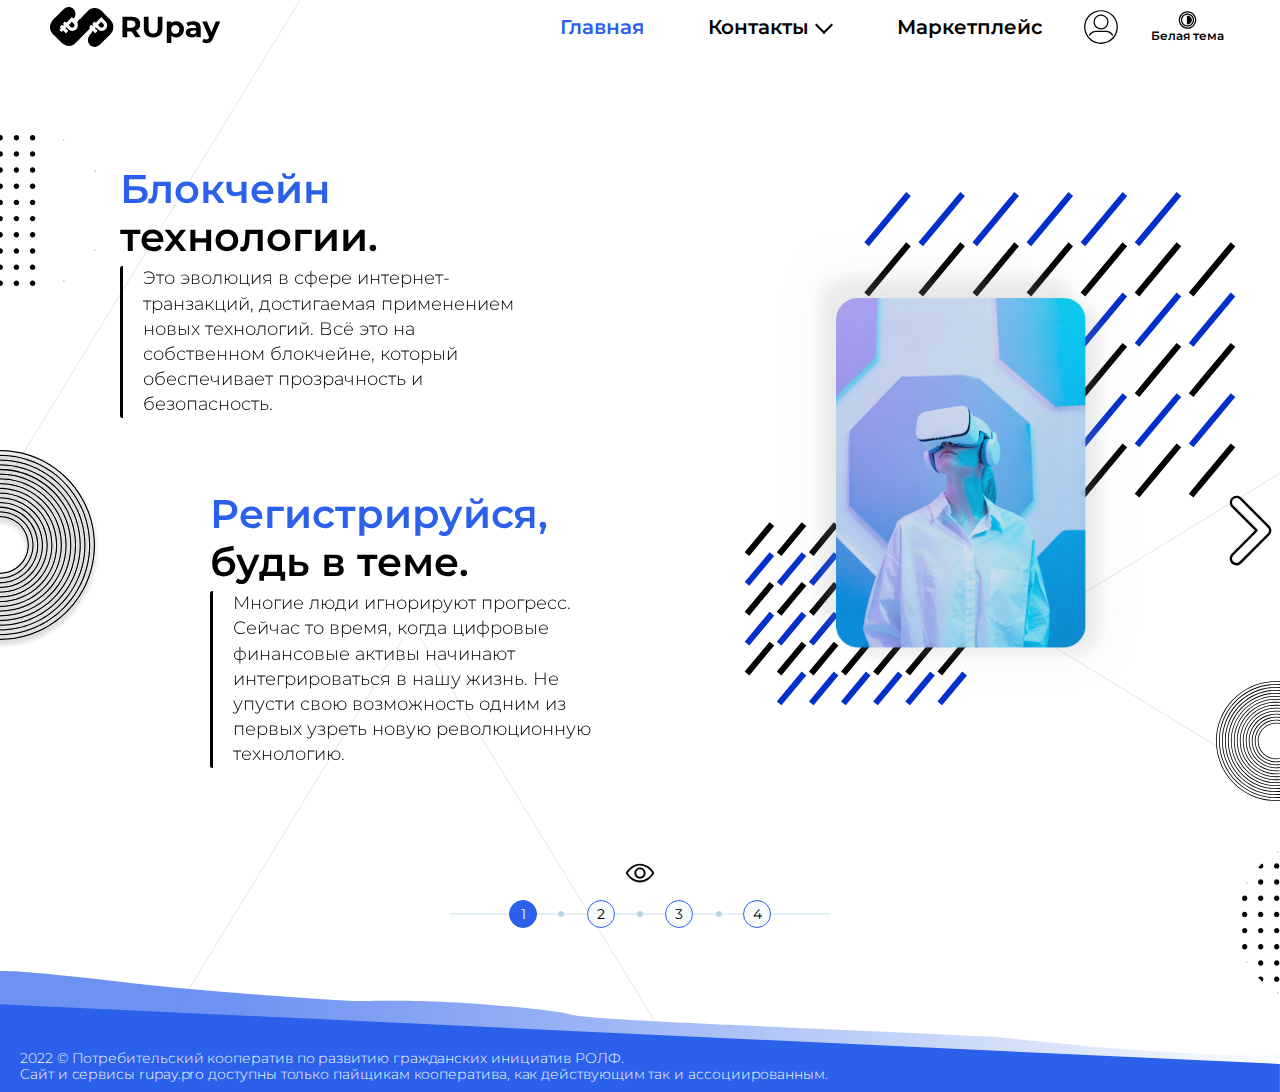
==== commit 7eb8d253: "current state" ====
--- a/index.html
+++ b/index.html
@@ -341,14 +341,13 @@
             </div>
           </div>
           <div class="swiper-slide">
-            <div class="second">
-              <div class="second__text">
-                <div class="second__text_top">
-                  <h3 class="second__text_top_heading">
+            <div class="second-grid">
+               <div class="second-grid__text_top">
+                  <h3 class="second-grid__text_top_heading">
                     <span>Нода </span><br />
                     и её влияние.
                   </h3>
-                  <p class="second__text_top_paragraph">
+                  <p class="second-grid__text_top_paragraph">
                     Нодой в контексте блокчейна обычно называется компьютер,
                     который установил программное обеспечение под конкретную
                     криптовалюту для участия в одноранговой сети. Каждая
@@ -358,42 +357,54 @@
                     блокчейне. Вы можете внести свой вклад в развитие нашего
                     проекта. Это довольно просто, а также очень важно для нас.
                   </p>
+
+                </div>
+                <p class="second-grid__paragraph-mobile">
+                  Нодой в контексте блокчейна обычно называется компьютер,
+                  который установил программное обеспечение под конкретную
+                  криптовалюту для участия в одноранговой сети. 
+                </p>
+                <div class="second-grid__img_container">
+                  <img
+                    src="img/lines_1.svg"
+                    alt=""
+                    class="second-grid__img_container_svg-1"
+                  />
+                  <img
+                    class="second-grid__img_container_pic"
+                    src="img/hand.png"
+                    alt=""
+                  />
+                  <img
+                    src="img/lines_2.svg"
+                    alt=""
+                    class="second-grid__img_container_svg-2"
+                  />
+                </div>
+
+                <p class="second-grid__paragraph-mobile">
+                  Каждая
+                  установка ноды ускоряет наш блокчейн. Вы получаете
+                  возможность создать свой узел в этой большой сети. Ваш
+                  компьютер сможет помогать обрабатывать транзакции в данном
+                  блокчейне. Вы можете внести свой вклад в развитие нашего
+                  проекта. Это довольно просто, а также очень важно для нас.
+                </p>
+
+                <div class="second-grid__text_links">
                   
-                </div>
-                <div class="second__text_links">
-                  <a href="" class="second__text_links_install">
+                  <a href="" class="second-grid__text_links_install">
                     <p>Установить</p>
                     <img src="img/download.svg" alt="" />
                   </a>
-                  <a href="" class="second__text_links_manual">
+                  <a href="" class="second-grid__text_links_manual">
                     <p>Инструкция</p>
                   </a>
                 </div>
-              </div>
-              <div class="second__img">
-                <div class="second__img_container">
-                  <img
-                    src="img/lines_1.svg"
-                    alt=""
-                    class="second__img_container_svg-1"
-                  />
-                  <img
-                    class="second__img_container_pic"
-                    src="img/hand.png"
-                    alt=""
-                  />
-                  <img
-                    src="img/lines_2.svg"
-                    alt=""
-                    class="second__img_container_svg-2"
-                  />
-                </div>
-              </div>
             </div>
           </div>
           <div class="swiper-slide">
             <div class="third">
-              <div class="third__top">
                 <div class="third__top_text">
                   <h3 class="third__top_text_heading">
                     <span>Токенизация</span> <br />
@@ -424,7 +435,6 @@
                     class="third__top_image_svg-2"
                   />
                 </div>
-              </div>
               <div class="third__bottom">
                 <div class="third__bottom_container">
                   <img
--- a/css/index.css
+++ b/css/index.css
@@ -412,12 +412,6 @@
   justify-items: center;
   align-items: center;
 }
-.main-grid__text {
-  display: flex;
-  flex-direction: column;
-  margin: 40px 0 0 170px;
-  width: 50%;
-}
 .main-grid__text_top {
   display: flex;
   flex-direction: column;
@@ -590,26 +584,27 @@
   }
 }
 
-.second {
-  display: flex;
+.second-grid {
+  display: grid;
+  grid-template-columns: 1fr 1fr;
+  justify-items: center;
+  align-items: center;
   padding: 70px 0;
-  min-height: 750px;
-}
-.second__text {
+  min-height: 765px;
+}
+.second-grid__text_top {
   display: flex;
   flex-direction: column;
-  margin: 40px 0 0 170px;
-  width: 50%;
-  justify-content: space-evenly;
-  align-items: center;
-}
-.second__text_top {
-  display: flex;
-  flex-direction: column;
-  max-width: 800px;
+  max-width: 500px;
   width: 85%;
-}
-.second__text_top_heading {
+  margin-bottom: 15px;
+}
+@media screen and (max-width: 1400px) {
+  .second-grid__text_top {
+    justify-self: end;
+  }
+}
+.second-grid__text_top_heading {
   font-family: "Montserrat";
   font-style: normal;
   font-weight: 600;
@@ -617,10 +612,10 @@
   line-height: 1.2;
   color: #000000;
 }
-.second__text_top_heading span {
+.second-grid__text_top_heading span {
   color: #2b60eb;
 }
-.second__text_top_paragraph {
+.second-grid__text_top_paragraph {
   font-family: "Montserrat";
   font-style: normal;
   font-weight: 300;
@@ -634,12 +629,19 @@
   margin-top: 5px;
   border-radius: 2.5px;
 }
-.second__text_links {
-  display: flex;
-  width: 100%;
-  justify-content: space-evenly;
-}
-.second__text_links_install {
+.second-grid__text_links {
+  margin-top: 15px;
+  display: flex;
+  max-width: 500px;
+  width: 85%;
+  justify-content: space-between;
+}
+@media screen and (max-width: 1400px) {
+  .second-grid__text_links {
+    justify-self: end;
+  }
+}
+.second-grid__text_links_install {
   display: flex;
   background: #0eb363;
   box-shadow: 0px 16px 32px -8px rgba(0, 49, 212, 0.3);
@@ -648,10 +650,10 @@
   padding: 20px 30px;
   transition: 200ms;
 }
-.second__text_links_install:hover {
+.second-grid__text_links_install:hover {
   transform: scale(105%);
 }
-.second__text_links_install p {
+.second-grid__text_links_install p {
   font-family: "Segoe UI";
   font-style: normal;
   font-weight: 700;
@@ -659,7 +661,7 @@
   line-height: 1;
   color: #ffffff;
 }
-.second__text_links_manual {
+.second-grid__text_links_manual {
   background: transparent;
   border: #2b60eb 2px solid;
   display: flex;
@@ -668,10 +670,10 @@
   border-radius: 5px;
   transition: 200ms;
 }
-.second__text_links_manual:hover {
+.second-grid__text_links_manual:hover {
   transform: scale(105%);
 }
-.second__text_links_manual p {
+.second-grid__text_links_manual p {
   font-family: "Segoe UI";
   font-style: normal;
   font-weight: 700;
@@ -679,102 +681,152 @@
   line-height: 1;
   color: #2b60eb;
 }
-.second__img {
-  display: flex;
-  width: 50%;
-  justify-content: center;
-}
-.second__img_container {
+.second-grid__img_container {
   display: flex;
   position: relative;
   align-items: center;
   transition: 200ms;
-}
-.second__img_container:hover {
+  grid-area: 1/2/3/2;
+}
+.second-grid__img_container:hover {
   transform: scale(105%);
 }
-.second__img_container_pic {
+.second-grid__img_container_pic {
   height: 400px;
   z-index: 2;
   filter: drop-shadow(-19px -25px 17px rgba(162, 162, 162, 0.12)) drop-shadow(17px 9px 17px rgba(162, 162, 162, 0.12));
   border-radius: 30px;
 }
-.second__img_container_svg-1 {
+.second-grid__img_container_svg-1 {
   position: absolute;
   z-index: 1;
-  left: 50px;
-  top: 40px;
-}
-.second__img_container_svg-2 {
-  position: absolute;
-  top: 375px;
-  left: -75px;
+  right: -115px;
+  top: -60px;
+}
+.second-grid__img_container_svg-2 {
+  position: absolute;
+  bottom: -35px;
+  left: -60px;
 }
 @media screen and (max-width: 1250px) {
-  .second__text {
+  .second-grid__text {
     margin: 40px 0 0 110px;
   }
-  .second__text_links_install {
+  .second-grid__text_links_install {
     padding: 20px;
   }
-  .second__text_links_manual {
+  .second-grid__text_links_manual {
     padding: 20px;
   }
-  .second__img_container_pic {
+  .second-grid__img_container_pic {
     height: 350px;
   }
-  .second__img_container_svg-1 {
-    left: 115px;
-    top: 105px;
+  .second-grid__img_container_svg-1 {
+    right: -55px;
+    top: -25px;
     width: 200px;
   }
-  .second__img_container_svg-2 {
-    top: 360px;
-    left: -40px;
+  .second-grid__img_container_svg-2 {
+    bottom: -25px;
+    left: -45px;
     width: 170px;
   }
 }
-
-.third {
-  padding: 70px 0;
-  min-height: 750px;
-  display: flex;
-  flex-direction: column;
-}
-.third__top {
-  display: flex;
-}
-.third__top_text {
-  display: flex;
-  flex-direction: column;
-  margin: 40px 0 0 170px;
-  flex: 1;
-  justify-content: space-evenly;
-}
-.third__top_text_heading {
-  font-family: "Montserrat";
-  font-style: normal;
-  font-weight: 600;
-  font-size: 40px;
-  line-height: 1.2;
-  color: #000000;
-}
-.third__top_text_heading span {
-  color: #2b60eb;
-}
-.third__top_text_paragraph {
+.second-grid__paragraph-mobile {
+  display: none;
   font-family: "Montserrat";
   font-style: normal;
   font-weight: 300;
   font-size: 18px;
   line-height: 1.4;
-  display: flex;
   align-items: center;
   color: #000000;
   border-left: 3px solid #000000;
   padding-left: 20px;
   margin-top: 5px;
   border-radius: 2.5px;
+  max-width: 500px;
+  width: 85%;
+  margin: 30px 0;
+}
+@media screen and (max-width: 1024px) {
+  .second-grid {
+    grid-template-columns: 1fr;
+  }
+  .second-grid__text_top {
+    justify-self: center;
+  }
+  .second-grid__text_top_heading {
+    margin: 0;
+  }
+  .second-grid__text_top_paragraph {
+    display: none;
+  }
+  .second-grid__text_links {
+    justify-self: center;
+  }
+  .second-grid__paragraph-mobile {
+    display: flex;
+  }
+  .second-grid__img_container {
+    grid-area: auto;
+  }
+}
+@media screen and (max-width: 510px) {
+  .second-grid__text_links {
+    flex-wrap: wrap;
+    justify-content: center;
+  }
+  .second-grid__text_links_install {
+    margin: 15px 0;
+  }
+  .second-grid__text_links_manual {
+    margin: 15px 0;
+  }
+  .second-grid__img_container_pic {
+    height: 260px;
+  }
+}
+
+.third {
+  padding: 70px 0;
+  min-height: 750px;
+  display: grid;
+  grid-template-columns: 1fr 1fr;
+  justify-items: center;
+  align-items: center;
+}
+.third__top_text {
+  display: flex;
+  flex-direction: column;
+  flex: 1;
+  justify-content: space-evenly;
+  max-width: 500px;
+}
+.third__top_text_heading {
+  font-family: "Montserrat";
+  font-style: normal;
+  font-weight: 600;
+  font-size: 40px;
+  line-height: 1.2;
+  color: #000000;
+}
+.third__top_text_heading span {
+  color: #2b60eb;
+}
+.third__top_text_paragraph {
+  font-family: "Montserrat";
+  font-style: normal;
+  font-weight: 300;
+  font-size: 18px;
+  line-height: 1.4;
+  display: flex;
+  align-items: center;
+  color: #000000;
+  border-left: 3px solid #000000;
+  padding-left: 20px;
+  margin-top: 5px;
+  border-radius: 2.5px;
 }
 .third__top_image {
   position: relative;
@@ -789,27 +841,33 @@
 }
 .third__top_image_svg-1 {
   position: absolute;
-  bottom: -20px;
-  right: 45px;
+  bottom: -45px;
+  right: -55px;
+  width: 250px;
 }
 .third__top_image_svg-2 {
   position: absolute;
-  top: 0;
-  left: 20px;
+  top: -15px;
+  left: -55px;
   z-index: 1;
+  width: 200px;
 }
 .third__top_image_pic {
+  height: 300px;
   z-index: 2;
+  filter: drop-shadow(-19px -25px 17px rgba(162, 162, 162, 0.12)) drop-shadow(17px 9px 17px rgba(162, 162, 162, 0.12));
+  border-radius: 30px;
 }
 .third__bottom {
   display: flex;
-  margin: 0 8vw;
+  flex-wrap: wrap;
+  width: 80%;
+  grid-area: 2/1/2/3;
+  justify-content: space-between;
 }
 .third__bottom_container {
-  display: flex;
-  flex-direction: column;
-  flex: 1;
-  align-items: flex-start;
+  display: block;
+  flex-basis: 25%;
 }
 .third__bottom_container:hover .third__bottom_container_img {
   top: -10px;
@@ -925,6 +983,99 @@
   position: absolute;
   right: -5px;
   top: 0;
+}
+@media screen and (max-width: 1200px) {
+  .third__top_text {
+    max-width: 450px;
+    justify-self: end;
+  }
+  .third__top_image_pic {
+    height: 230px;
+  }
+  .third__bottom {
+    margin-top: 50px;
+  }
+  .third__bottom_container {
+    flex-basis: 50%;
+    display: flex;
+    justify-content: space-evenly;
+  }
+}
+@media screen and (max-width: 1024px) {
+  .third {
+    grid-template-columns: 1fr;
+  }
+  .third__top_image {
+    margin-top: 50px;
+  }
+  .third__top_text {
+    max-width: 500px;
+    justify-self: center;
+  }
+  .third__bottom {
+    grid-area: auto;
+  }
+}
+@media screen and (max-width: 768px) {
+  .third__bottom {
+    margin-top: 70px;
+    padding: 20px 0;
+    background-image: url("data:image/svg+xml,%3csvg width='100%25' height='100%25' xmlns='http://www.w3.org/2000/svg'%3e%3crect width='100%25' height='100%25' fill='none' stroke='%232B60EBFF' stroke-width='5' stroke-dasharray='100 ' stroke-dashoffset='0' stroke-linecap='square'/%3e%3c/svg%3e");
+  }
+  .third__bottom_container {
+    flex-basis: 100%;
+    margin: 10px 0;
+    flex-direction: column;
+    align-items: center;
+  }
+  .third__bottom_container_p {
+    max-width: unset;
+    width: 90%;
+  }
+  .third__bottom_container.down {
+    margin-top: 0;
+  }
+  .third__bottom_container .border-left-bottom,
+.third__bottom_container .border-right-top,
+.third__bottom_container .border-right-bottom,
+.third__bottom_container .border-left-top {
+    border: 0;
+  }
+  .third__bottom_container .border-left-bottom::before,
+.third__bottom_container .border-right-top::before,
+.third__bottom_container .border-right-bottom::before,
+.third__bottom_container .border-left-top::before {
+    height: 0;
+    width: 0;
+  }
+  .third__bottom_container .border-left-bottom::after,
+.third__bottom_container .border-right-top::after,
+.third__bottom_container .border-right-bottom::after,
+.third__bottom_container .border-left-top::after {
+    height: 0;
+    width: 0;
+  }
+}
+@media screen and (max-width: 530px) {
+  .third__top_text {
+    width: 85%;
+  }
+  .third__top_image_pic {
+    height: 190px;
+  }
+  .third__top_image_svg-1 {
+    bottom: -10px;
+    right: -2px;
+    width: 117px;
+  }
+  .third__top_image_svg-2 {
+    top: 0px;
+    left: -10px;
+    width: 100px;
+  }
+  .third__bottom_container_img {
+    height: 50px;
+  }
 }
 
 .fourth {
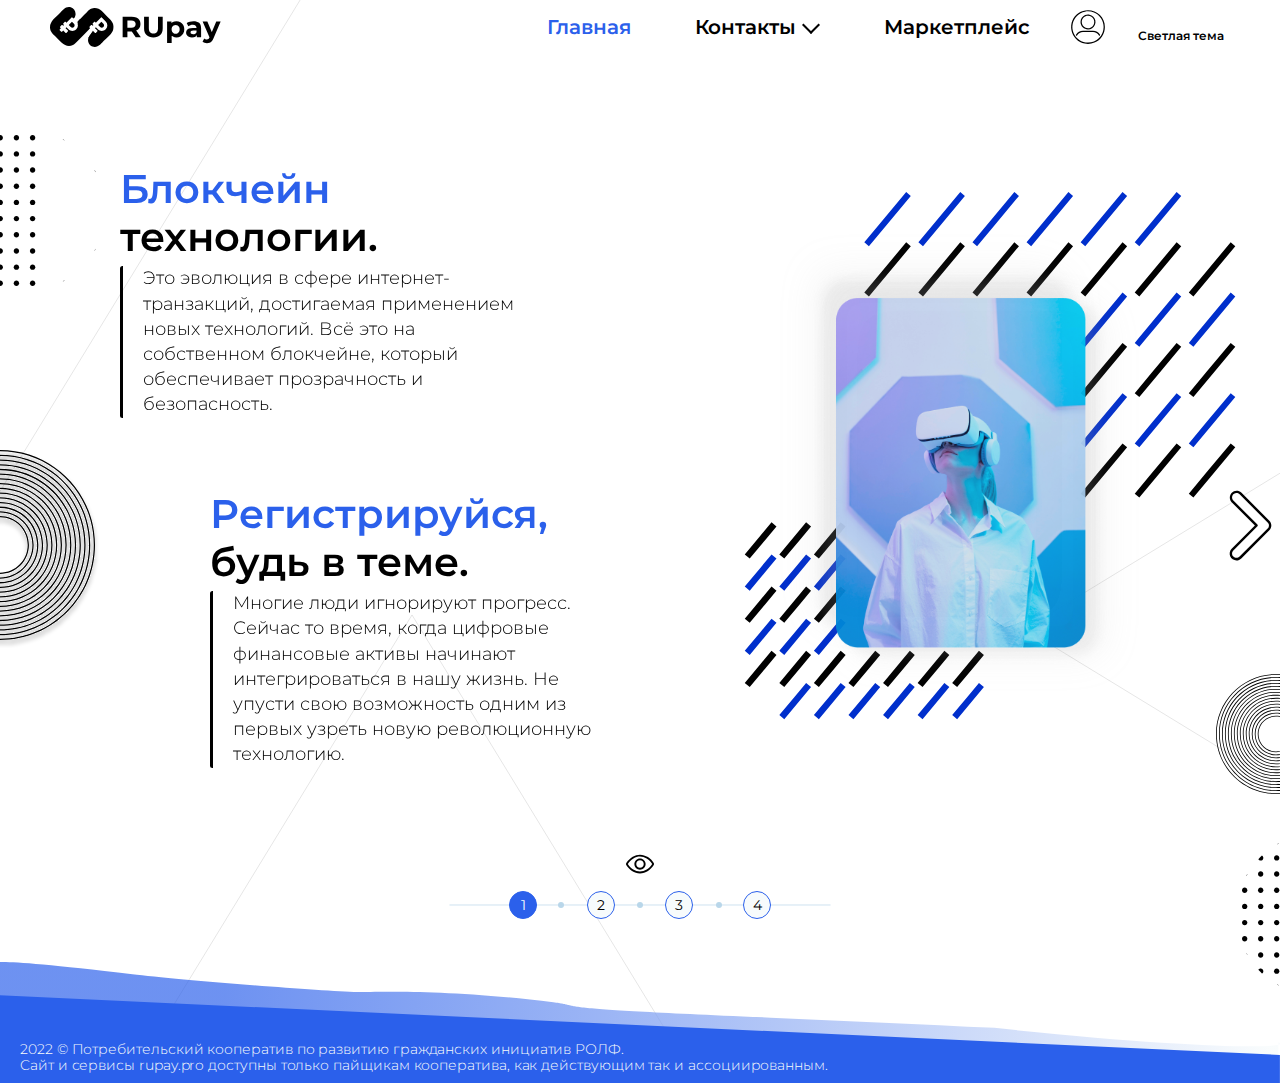
==== commit 9e327d2c: "dark theme ready" ====
--- a/index.html
+++ b/index.html
@@ -20,7 +20,24 @@
   </head>
   <body>
     <header>
-      <a href="index.html"> <img src="img/logo.svg" alt="" class="logo" /> </a>
+      <a href="index.html"> 
+         <svg  viewBox="0 0 210 49" fill="none" xmlns="http://www.w3.org/2000/svg" class="logo">
+            <path d="M88.988 37V11.8H99.896C102.152 11.8 104.096 12.172 105.728 12.916C107.36 13.636 108.62 14.68 109.508 16.048C110.396 17.416 110.84 19.048 110.84 20.944C110.84 22.816 110.396 24.436 109.508 25.804C108.62 27.148 107.36 28.18 105.728 28.9C104.096 29.62 102.152 29.98 99.896 29.98H92.228L94.82 27.424V37H88.988ZM105.008 37L98.708 27.856H104.936L111.308 37H105.008ZM94.82 28.072L92.228 25.336H99.572C101.372 25.336 102.716 24.952 103.604 24.184C104.492 23.392 104.936 22.312 104.936 20.944C104.936 19.552 104.492 18.472 103.604 17.704C102.716 16.936 101.372 16.552 99.572 16.552H92.228L94.82 13.78V28.072ZM126.657 37.432C123.081 37.432 120.285 36.436 118.269 34.444C116.253 32.452 115.245 29.608 115.245 25.912V11.8H121.077V25.696C121.077 28.096 121.569 29.824 122.553 30.88C123.537 31.936 124.917 32.464 126.693 32.464C128.469 32.464 129.849 31.936 130.833 30.88C131.817 29.824 132.309 28.096 132.309 25.696V11.8H138.069V25.912C138.069 29.608 137.061 32.452 135.045 34.444C133.029 36.436 130.233 37.432 126.657 37.432ZM154.884 37.288C153.252 37.288 151.824 36.928 150.6 36.208C149.376 35.488 148.416 34.396 147.72 32.932C147.048 31.444 146.712 29.572 146.712 27.316C146.712 25.036 147.036 23.164 147.684 21.7C148.332 20.236 149.268 19.144 150.492 18.424C151.716 17.704 153.18 17.344 154.884 17.344C156.708 17.344 158.34 17.764 159.78 18.604C161.244 19.42 162.396 20.572 163.236 22.06C164.1 23.548 164.532 25.3 164.532 27.316C164.532 29.356 164.1 31.12 163.236 32.608C162.396 34.096 161.244 35.248 159.78 36.064C158.34 36.88 156.708 37.288 154.884 37.288ZM143.436 43.984V17.632H148.8V21.592L148.692 27.352L149.052 33.076V43.984H143.436ZM153.912 32.68C154.848 32.68 155.676 32.464 156.396 32.032C157.14 31.6 157.728 30.988 158.16 30.196C158.616 29.38 158.844 28.42 158.844 27.316C158.844 26.188 158.616 25.228 158.16 24.436C157.728 23.644 157.14 23.032 156.396 22.6C155.676 22.168 154.848 21.952 153.912 21.952C152.976 21.952 152.136 22.168 151.392 22.6C150.648 23.032 150.06 23.644 149.628 24.436C149.196 25.228 148.98 26.188 148.98 27.316C148.98 28.42 149.196 29.38 149.628 30.196C150.06 30.988 150.648 31.6 151.392 32.032C152.136 32.464 152.976 32.68 153.912 32.68ZM179.855 37V33.22L179.495 32.392V25.624C179.495 24.424 179.123 23.488 178.379 22.816C177.659 22.144 176.543 21.808 175.031 21.808C173.999 21.808 172.979 21.976 171.971 22.312C170.987 22.624 170.147 23.056 169.451 23.608L167.435 19.684C168.491 18.94 169.763 18.364 171.251 17.956C172.739 17.548 174.251 17.344 175.787 17.344C178.739 17.344 181.031 18.04 182.663 19.432C184.295 20.824 185.111 22.996 185.111 25.948V37H179.855ZM173.951 37.288C172.439 37.288 171.143 37.036 170.063 36.532C168.983 36.004 168.155 35.296 167.579 34.408C167.003 33.52 166.715 32.524 166.715 31.42C166.715 30.268 166.991 29.26 167.543 28.396C168.119 27.532 169.019 26.86 170.243 26.38C171.467 25.876 173.063 25.624 175.031 25.624H180.179V28.9H175.643C174.323 28.9 173.411 29.116 172.907 29.548C172.427 29.98 172.187 30.52 172.187 31.168C172.187 31.888 172.463 32.464 173.015 32.896C173.591 33.304 174.371 33.508 175.355 33.508C176.291 33.508 177.131 33.292 177.875 32.86C178.619 32.404 179.159 31.744 179.495 30.88L180.359 33.472C179.951 34.72 179.207 35.668 178.127 36.316C177.047 36.964 175.655 37.288 173.951 37.288ZM192.29 44.272C191.282 44.272 190.286 44.116 189.302 43.804C188.318 43.492 187.514 43.06 186.89 42.508L188.942 38.512C189.374 38.896 189.866 39.196 190.418 39.412C190.994 39.628 191.558 39.736 192.11 39.736C192.902 39.736 193.526 39.544 193.982 39.16C194.462 38.8 194.894 38.188 195.278 37.324L196.286 34.948L196.718 34.336L203.666 17.632H209.066L200.318 38.188C199.694 39.748 198.974 40.972 198.158 41.86C197.366 42.748 196.478 43.372 195.494 43.732C194.534 44.092 193.466 44.272 192.29 44.272ZM195.602 37.756L186.962 17.632H192.758L199.454 33.832L195.602 37.756Z" fill="black"/>
+            <g clip-path="url(#clip0_167_1121)">
+            <path d="M55.4296 19.7336C54.0521 19.7336 52.142 20.0758 50.8595 19.5129C48.8157 18.6159 48.4972 15.8195 50.2902 14.4999C51.2452 13.797 52.3004 13.6381 53.3715 13.6992C55.8709 13.6992 58.5174 13.8323 60.9996 13.8323C62.5064 13.8323 63.9492 13.9622 64.939 15.2723C65.5143 16.034 65.4272 16.959 65.4272 17.8624V23.044C65.4272 25.1635 66.0718 28.2554 64.2836 29.7764C62.8243 31.0179 60.5366 30.2623 59.8776 28.5133C59.3964 27.2363 59.6272 25.2449 59.6272 23.8926C58.1276 25.188 56.4156 27.1415 55.0291 28.5416C50.9216 32.689 44.3201 37.369 47.3334 44.0579C47.726 44.9292 48.2587 45.7578 48.9226 46.4437C49.8082 47.3586 50.8189 48.0101 52.0019 48.4587C58.3294 50.8582 62.7576 44.7378 66.6337 40.7356C71.2133 36.0066 78.3096 31.2795 77.9898 23.9075C77.7673 18.8016 73.9341 15.5073 70.5802 12.1881C65.5798 7.23958 60.7903 0.11626 52.8588 1.4659C51.7309 1.65791 50.5966 2.05963 49.574 2.57821C47.7024 3.52744 46.3024 5.16163 44.8502 6.63577C42.7409 8.77705 40.5664 10.8582 38.489 13.0304C37.1781 14.4013 34.5443 16.1276 33.8264 17.887C33.5174 18.6441 33.721 19.7898 33.721 20.5971C33.721 23.0041 34.2064 26.051 33.4852 28.3694C32.7329 30.7869 29.6346 31.0594 28.2657 29.0885C27.3545 27.7766 27.707 25.6269 27.707 24.1085C26.7787 24.9002 25.9106 25.8317 25.0789 26.6422C23.1902 28.4831 21.2642 30.3387 19.4523 32.254C18.476 33.2862 17.4306 34.7516 16.0114 35.1646C13.6129 35.8622 11.56 32.9133 12.8141 30.8185C13.3783 29.8759 14.321 29.2043 15.0593 28.412C17.7356 25.5403 21.1898 22.9498 23.438 19.7336C21.9806 19.7336 19.8555 20.1358 18.5826 19.3061C16.4134 17.8918 16.928 14.8048 19.2962 13.9714C21.3635 13.244 24.5357 13.8323 26.7228 13.8323C27.4893 13.8323 28.8753 14.1005 29.5124 13.6016C30.417 12.8934 30.915 11.3172 31.1481 10.2341C32.0507 6.04048 29.6465 1.49354 25.4374 0.325536C19.26 -1.38855 15.4473 4.03767 11.5839 7.93118C6.64481 12.9087 -0.506771 17.8052 0.0283746 25.6347C0.348148 30.3148 3.95192 33.344 7.01371 36.4296C12.6959 42.1561 19.0955 50.9306 28.151 46.489C30.3097 45.4302 31.9083 43.5818 33.5781 41.899L40.862 34.5585L50.4309 24.9151C52.0672 23.2661 54.0981 21.6386 55.4296 19.7336Z" fill="black"/>
+            <path d="M56.0472 7.27457L73.7319 25.317L57.8914 40.9171L47.0733 38.104C47.4106 36.4942 51.6125 30.3752 52.6981 28.9665L50.2243 26.1575L40.2064 22.8747L56.0472 7.27457Z" fill="black"/>
+            <path d="M58.6 27.397C61.2705 30.0737 65.5886 30.0692 68.2547 27.397C70.9164 24.729 70.9164 20.3878 68.2547 17.7198L63.395 12.8488C63.1445 12.5977 62.7382 12.5977 62.4876 12.8488L56.138 19.2134L55.1339 18.2069C54.8833 17.9557 54.477 17.9557 54.2265 18.2069L52.2827 20.1553C52.0321 20.4064 52.0321 20.8136 52.2827 21.0647L53.2869 22.0713L52.2504 23.1102L51.2462 22.1036C50.9957 21.8525 50.5894 21.8525 50.3388 22.1036L48.3951 24.052C48.1445 24.3032 48.1445 24.7104 48.3951 24.9615L49.3992 25.968L47.9091 27.4617C47.6585 27.7128 47.6585 28.12 47.9091 28.3711L49.8529 30.3195C50.1035 30.5707 50.5098 30.5707 50.7603 30.3195L52.2504 28.8259L55.1984 31.7808C55.4489 32.0319 55.8552 32.0319 56.1057 31.7808L58.0496 29.8324C58.3002 29.5813 58.3002 29.1741 58.0496 28.9229L55.1016 25.968L56.138 24.9292L58.6 27.397ZM62.9413 18.1098L65.4036 20.5777C66.4932 21.6698 66.4932 23.4469 65.4036 24.5391C64.3141 25.6312 62.5408 25.6312 61.4512 24.5391L58.9892 22.0712L62.9413 18.1098Z" class="ruble" fill="white"/>
+            <path d="M28.2569 14.0795C29.1504 14.0232 29.8453 13.5078 29.8089 12.9284C29.7726 12.349 29.0188 11.925 28.1253 11.9813C27.2318 12.0377 26.5369 12.553 26.5733 13.1324C26.6096 13.7118 27.3634 14.1358 28.2569 14.0795Z" fill="black"/>
+            <path d="M39.985 26.853L22.3 8.81046L4.29273 26.544L21.9778 44.5865L39.985 26.853Z" fill="black"/>
+            <path d="M22.5561 27.397C25.2265 30.0737 29.5446 30.0692 32.2105 27.397C34.8723 24.729 34.8723 20.3878 32.2105 17.7198L27.351 12.8488C27.1005 12.5977 26.6942 12.5977 26.4437 12.8488L20.094 19.2134L19.0899 18.2069C18.8393 17.9557 18.433 17.9557 18.1825 18.2069L16.2387 20.1553C15.9881 20.4064 15.9881 20.8136 16.2387 21.0647L17.2429 22.0713L16.2064 23.1102L15.2022 22.1036C14.9517 21.8525 14.5454 21.8525 14.2949 22.1036L12.3511 24.052C12.1005 24.3032 12.1005 24.7104 12.3511 24.9615L13.3552 25.968L11.8651 27.4617C11.6145 27.7128 11.6145 28.12 11.8651 28.3711L13.8089 30.3195C14.0595 30.5707 14.4658 30.5707 14.7163 30.3195L16.2064 28.8259L19.1544 31.7808C19.4049 32.0319 19.8112 32.0319 20.0617 31.7808L22.0056 29.8324C22.2562 29.5813 22.2562 29.1741 22.0056 28.9229L19.0576 25.968L20.094 24.9292L22.5561 27.397ZM26.8973 18.1098L29.3593 20.5777C30.4489 21.6698 30.4489 23.4469 29.3593 24.5391C28.2697 25.6312 26.4968 25.6312 25.4073 24.5391L22.9452 22.0712L26.8973 18.1098Z" fill="white" class="ruble"/>
+            </g>
+            <defs>
+            <clipPath id="clip0_167_1121">
+            <rect width="78" height="49" fill="white"/>
+            </clipPath>
+            </defs>
+            </svg>
+      </a>
       <div class="nav-menu">
         <ul class="nav-menu__list">
           <li class="nav-menu__list_li">
@@ -115,8 +132,8 @@
           </button>
           <button class="nav-menu__buttons_btn theme">
             <div class="nav-menu__buttons_btn_container">
-              <img height="20" src="img/White_theme.svg" alt="" />
-              <p>Белая тема</p>
+              <img height="20" src="img/white_theme.svg" alt="" />
+              <p>Светлая тема</p>
             </div>
           </button>
         </div>
@@ -194,41 +211,40 @@
           </h3>
           <div class="tokenization-popup__right-part_grid">
             <div class="tokenization-popup__right-part_grid_div">
-              <img
-                src="img/popup-right-div-1.svg"
-                alt=""
-                class="tokenization-popup__right-part_grid_div_img"
-              />
+              <svg viewBox="0 0 30 30" fill="none" xmlns="http://www.w3.org/2000/svg" class="tokenization-popup__right-part_grid_div_img">
+               <rect width="30" height="30" rx="10" fill="#2B60EB"/>
+               <path d="M14.432 23V8.7L15.686 9.998H11.176V7.6H17.292V23H14.432Z" fill="#F7FBFC"/>
+               </svg>
+               
               <p class="tokenization-popup__right-part_grid_div_paragraph">
                 Выбор активов;
               </p>
             </div>
             <div class="tokenization-popup__right-part_grid_div">
-              <img
-                src="img/popup-right-div-2.svg"
-                alt=""
-                class="tokenization-popup__right-part_grid_div_img"
-              />
+              <svg  viewBox="0 0 30 30" fill="none" xmlns="http://www.w3.org/2000/svg" class="tokenization-popup__right-part_grid_div_img">
+               <rect width="30" height="30" rx="10" fill="#2B60EB"/>
+               <path d="M9.77 22V20.086L15.886 14.278C16.3993 13.794 16.7807 13.3687 17.03 13.002C17.2793 12.6353 17.4407 12.298 17.514 11.99C17.602 11.6673 17.646 11.3667 17.646 11.088C17.646 10.384 17.404 9.84133 16.92 9.46C16.436 9.064 15.7247 8.866 14.786 8.866C14.038 8.866 13.356 8.998 12.74 9.262C12.1387 9.526 11.618 9.92933 11.178 10.472L9.176 8.932C9.77733 8.12533 10.584 7.502 11.596 7.062C12.6227 6.60733 13.7667 6.38 15.028 6.38C16.1427 6.38 17.1107 6.56333 17.932 6.93C18.768 7.282 19.406 7.788 19.846 8.448C20.3007 9.108 20.528 9.89267 20.528 10.802C20.528 11.3007 20.462 11.7993 20.33 12.298C20.198 12.782 19.9487 13.2953 19.582 13.838C19.2153 14.3807 18.68 14.9893 17.976 15.664L12.718 20.658L12.124 19.58H21.122V22H9.77Z" fill="#F7FBFC"/>
+               </svg>
+               
               <p class="tokenization-popup__right-part_grid_div_paragraph">
                 Определение типа токена;
               </p>
             </div>
             <div class="tokenization-popup__right-part_grid_div">
-              <img
-                src="img/popup-right-div-3.svg"
-                alt=""
-                class="tokenization-popup__right-part_grid_div_img"
-              />
+              <svg  viewBox="0 0 30 30" fill="none" xmlns="http://www.w3.org/2000/svg" class="tokenization-popup__right-part_grid_div_img">
+               <rect width="30" height="30" rx="10" fill="#2B60EB"/>
+               <path d="M15.2367 22.6486C14.1514 22.6486 13.088 22.4946 12.0467 22.1866C11.02 21.8639 10.1547 21.4239 9.45071 20.8666L10.6827 18.6446C11.24 19.0992 11.9147 19.4659 12.7067 19.7446C13.4987 20.0232 14.3274 20.1626 15.1927 20.1626C16.2194 20.1626 17.0187 19.9572 17.5907 19.5466C18.1627 19.1212 18.4487 18.5492 18.4487 17.8306C18.4487 17.1266 18.1847 16.5692 17.6567 16.1586C17.1287 15.7479 16.278 15.5426 15.1047 15.5426H13.6967V13.5846L18.0967 8.34856L18.4707 9.42656H10.1987V7.02856H20.6927V8.94256L16.2927 14.1786L14.7967 13.2986H15.6547C17.5467 13.2986 18.962 13.7239 19.9007 14.5746C20.854 15.4106 21.3307 16.4886 21.3307 17.8086C21.3307 18.6739 21.1107 19.4732 20.6707 20.2066C20.2307 20.9399 19.556 21.5339 18.6467 21.9886C17.752 22.4286 16.6154 22.6486 15.2367 22.6486Z" fill="#F7FBFC"/>
+               </svg>               
               <p class="tokenization-popup__right-part_grid_div_paragraph">
                 Генерация токена;
               </p>
             </div>
             <div class="tokenization-popup__right-part_grid_div">
-              <img
-                src="img/popup-right-div-4.svg"
-                alt=""
-                class="tokenization-popup__right-part_grid_div_img"
-              />
+              <svg viewBox="0 0 30 30" fill="none" xmlns="http://www.w3.org/2000/svg" class="tokenization-popup__right-part_grid_div_img">
+               <rect width="30" height="30" rx="10" fill="#2B60EB"/>
+               <path d="M7.748 18.502V16.522L15.338 6.6H18.396L10.916 16.522L9.486 16.082H21.696V18.502H7.748ZM16.196 22V18.502L16.284 16.082V12.98H18.968V22H16.196Z" fill="#F7FBFC"/>
+               </svg>
+               
               <p class="tokenization-popup__right-part_grid_div_paragraph">
                 Распространение токена и создание сопутствующего ПО.
               </p>
@@ -310,21 +326,68 @@
                 </div>
 
                 <div class="main-grid__img_container">
-                  <img
-                    src="img/lines_1.svg"
-                    alt=""
-                    class="main-grid__img_container_svg-1"
-                  />
+                  <svg viewBox="0 0 372 306" fill="none" xmlns="http://www.w3.org/2000/svg" class="main-grid__img_container_svg-1">
+                     <path d="M2.60003 102.531C15.351 87.2324 35.8436 62.6461 44.496 52.2653" stroke="black" stroke-width="6"/>
+                     <path d="M2.60003 52.2653C15.351 36.9672 35.8436 12.3809 44.496 2.00004" stroke="#002FCC" stroke-width="6"/>
+                     <path d="M56.684 102.531C69.435 87.2324 89.9276 62.6461 98.58 52.2653" stroke="black" stroke-width="6"/>
+                     <path d="M56.684 52.2653C69.435 36.9671 89.9276 12.3809 98.58 2.00001" stroke="#002FCC" stroke-width="6"/>
+                     <path d="M110.768 102.531C123.519 87.2324 144.012 62.6461 152.664 52.2653" stroke="black" stroke-width="6"/>
+                     <path d="M110.768 52.2653C123.519 36.9671 144.012 12.3809 152.664 2.00001" stroke="#002FCC" stroke-width="6"/>
+                     <path d="M164.852 102.531C177.603 87.2324 198.096 62.6461 206.748 52.2653" stroke="black" stroke-width="6"/>
+                     <path d="M164.852 52.2653C177.603 36.9672 198.096 12.3809 206.748 2.00004" stroke="#002FCC" stroke-width="6"/>
+                     <path d="M218.936 303.592C231.687 288.293 252.18 263.707 260.832 253.326" stroke="black" stroke-width="6"/>
+                     <path d="M218.936 253.326C231.687 238.028 252.18 213.442 260.832 203.061" stroke="#002FCC" stroke-width="6"/>
+                     <path d="M218.936 203.061C231.687 187.763 252.18 163.177 260.832 152.796" stroke="black" stroke-width="6"/>
+                     <path d="M218.936 152.796C231.687 137.498 252.18 112.911 260.832 102.53" stroke="#002FCC" stroke-width="6"/>
+                     <path d="M218.936 102.531C231.687 87.2324 252.18 62.6461 260.832 52.2653" stroke="black" stroke-width="6"/>
+                     <path d="M218.936 52.2652C231.687 36.9671 252.18 12.3808 260.832 1.99998" stroke="#002FCC" stroke-width="6"/>
+                     <path d="M273.02 303.592C285.771 288.293 306.264 263.707 314.916 253.326" stroke="black" stroke-width="6"/>
+                     <path d="M273.02 253.326C285.771 238.028 306.264 213.442 314.916 203.061" stroke="#002FCC" stroke-width="6"/>
+                     <path d="M273.02 203.061C285.771 187.763 306.263 163.177 314.916 152.796" stroke="black" stroke-width="6"/>
+                     <path d="M273.02 152.796C285.771 137.498 306.263 112.911 314.916 102.53" stroke="#002FCC" stroke-width="6"/>
+                     <path d="M273.02 102.531C285.771 87.2324 306.263 62.6461 314.916 52.2653" stroke="black" stroke-width="6"/>
+                     <path d="M273.02 52.2653C285.771 36.9672 306.263 12.3809 314.916 2.00004" stroke="#002FCC" stroke-width="6"/>
+                     <path d="M327.104 303.592C339.855 288.293 360.348 263.707 369 253.326" stroke="black" stroke-width="6"/>
+                     <path d="M327.104 253.326C339.855 238.028 360.348 213.442 369 203.061" stroke="#002FCC" stroke-width="6"/>
+                     <path d="M327.104 203.061C339.855 187.763 360.348 163.177 369 152.796" stroke="black" stroke-width="6"/>
+                     <path d="M327.104 152.796C339.855 137.498 360.348 112.911 369 102.53" stroke="#002FCC" stroke-width="6"/>
+                     <path d="M327.104 102.531C339.855 87.2324 360.348 62.6461 369 52.2653" stroke="black" stroke-width="6"/>
+                     </svg>
+                     
                   <img
                     class="main-grid__img_container_pic"
                     src="img/girl.png"
                     alt=""
                   />
-                  <img
-                    src="img/lines_2.svg"
-                    alt=""
-                    class="main-grid__img_container_svg-2"
-                  />
+                  <svg viewBox="0 0 223 184" fill="none" xmlns="http://www.w3.org/2000/svg"                     class="main-grid__img_container_svg-2"
+                  >
+                     <path d="M220.628 121.619C213.055 130.706 200.883 145.309 195.743 151.475" stroke="black" stroke-width="6"/>
+                     <path d="M220.628 151.475C213.055 160.561 200.883 175.165 195.743 181.33" stroke="#002FCC" stroke-width="6"/>
+                     <path d="M188.504 121.619C180.931 130.706 168.759 145.309 163.62 151.475" stroke="black" stroke-width="6"/>
+                     <path d="M188.504 151.475C180.931 160.561 168.759 175.165 163.62 181.33" stroke="#002FCC" stroke-width="6"/>
+                     <path d="M156.38 121.619C148.807 130.706 136.635 145.309 131.496 151.475" stroke="black" stroke-width="6"/>
+                     <path d="M156.38 151.475C148.807 160.561 136.635 175.165 131.496 181.33" stroke="#002FCC" stroke-width="6"/>
+                     <path d="M124.256 121.619C116.683 130.706 104.511 145.309 99.3717 151.475" stroke="black" stroke-width="6"/>
+                     <path d="M124.256 151.475C116.683 160.561 104.511 175.165 99.3717 181.33" stroke="#002FCC" stroke-width="6"/>
+                     <path d="M92.1325 2.19618C84.5589 11.2827 72.387 25.886 67.2478 32.0519" stroke="black" stroke-width="6"/>
+                     <path d="M92.1324 32.0519C84.5588 41.1384 72.387 55.7418 67.2478 61.9076" stroke="#002FCC" stroke-width="6"/>
+                     <path d="M92.1325 61.9076C84.5589 70.9941 72.387 85.5974 67.2478 91.7633" stroke="black" stroke-width="6"/>
+                     <path d="M92.1325 91.7633C84.5589 100.85 72.387 115.453 67.2478 121.619" stroke="#002FCC" stroke-width="6"/>
+                     <path d="M92.1325 121.619C84.5589 130.706 72.387 145.309 67.2478 151.475" stroke="black" stroke-width="6"/>
+                     <path d="M92.1325 151.475C84.5589 160.561 72.387 175.165 67.2478 181.33" stroke="#002FCC" stroke-width="6"/>
+                     <path d="M60.0086 2.19618C52.435 11.2827 40.2632 25.886 35.1239 32.0519" stroke="black" stroke-width="6"/>
+                     <path d="M60.0086 32.0519C52.435 41.1384 40.2632 55.7418 35.124 61.9076" stroke="#002FCC" stroke-width="6"/>
+                     <path d="M60.0087 61.9076C52.4351 70.9941 40.2632 85.5974 35.124 91.7633" stroke="black" stroke-width="6"/>
+                     <path d="M60.0087 91.7633C52.4351 100.85 40.2632 115.453 35.124 121.619" stroke="#002FCC" stroke-width="6"/>
+                     <path d="M60.0087 121.619C52.4351 130.706 40.2632 145.309 35.124 151.475" stroke="black" stroke-width="6"/>
+                     <path d="M60.0087 151.475C52.4351 160.561 40.2632 175.165 35.124 181.33" stroke="#002FCC" stroke-width="6"/>
+                     <path d="M27.8847 2.19618C20.3111 11.2827 8.13923 25.886 3 32.0519" stroke="black" stroke-width="6"/>
+                     <path d="M27.8847 32.0519C20.3111 41.1384 8.13924 55.7418 3.00002 61.9076" stroke="#002FCC" stroke-width="6"/>
+                     <path d="M27.8847 61.9076C20.3111 70.9941 8.13926 85.5974 3.00003 91.7633" stroke="black" stroke-width="6"/>
+                     <path d="M27.8847 91.7633C20.3111 100.85 8.13926 115.453 3.00003 121.619" stroke="#002FCC" stroke-width="6"/>
+                     <path d="M27.8847 121.619C20.3111 130.706 8.13926 145.309 3.00003 151.475" stroke="black" stroke-width="6"/>
+                     </svg>
+                     
                 </div>
 
                 <div class="main-grid__text_bottom">
@@ -365,21 +428,67 @@
                   криптовалюту для участия в одноранговой сети. 
                 </p>
                 <div class="second-grid__img_container">
-                  <img
-                    src="img/lines_1.svg"
-                    alt=""
-                    class="second-grid__img_container_svg-1"
-                  />
+                  <svg viewBox="0 0 372 306" fill="none" xmlns="http://www.w3.org/2000/svg" class="second-grid__img_container_svg-1">
+                     <path d="M2.60003 102.531C15.351 87.2324 35.8436 62.6461 44.496 52.2653" stroke="black" stroke-width="6"/>
+                     <path d="M2.60003 52.2653C15.351 36.9672 35.8436 12.3809 44.496 2.00004" stroke="#002FCC" stroke-width="6"/>
+                     <path d="M56.684 102.531C69.435 87.2324 89.9276 62.6461 98.58 52.2653" stroke="black" stroke-width="6"/>
+                     <path d="M56.684 52.2653C69.435 36.9671 89.9276 12.3809 98.58 2.00001" stroke="#002FCC" stroke-width="6"/>
+                     <path d="M110.768 102.531C123.519 87.2324 144.012 62.6461 152.664 52.2653" stroke="black" stroke-width="6"/>
+                     <path d="M110.768 52.2653C123.519 36.9671 144.012 12.3809 152.664 2.00001" stroke="#002FCC" stroke-width="6"/>
+                     <path d="M164.852 102.531C177.603 87.2324 198.096 62.6461 206.748 52.2653" stroke="black" stroke-width="6"/>
+                     <path d="M164.852 52.2653C177.603 36.9672 198.096 12.3809 206.748 2.00004" stroke="#002FCC" stroke-width="6"/>
+                     <path d="M218.936 303.592C231.687 288.293 252.18 263.707 260.832 253.326" stroke="black" stroke-width="6"/>
+                     <path d="M218.936 253.326C231.687 238.028 252.18 213.442 260.832 203.061" stroke="#002FCC" stroke-width="6"/>
+                     <path d="M218.936 203.061C231.687 187.763 252.18 163.177 260.832 152.796" stroke="black" stroke-width="6"/>
+                     <path d="M218.936 152.796C231.687 137.498 252.18 112.911 260.832 102.53" stroke="#002FCC" stroke-width="6"/>
+                     <path d="M218.936 102.531C231.687 87.2324 252.18 62.6461 260.832 52.2653" stroke="black" stroke-width="6"/>
+                     <path d="M218.936 52.2652C231.687 36.9671 252.18 12.3808 260.832 1.99998" stroke="#002FCC" stroke-width="6"/>
+                     <path d="M273.02 303.592C285.771 288.293 306.264 263.707 314.916 253.326" stroke="black" stroke-width="6"/>
+                     <path d="M273.02 253.326C285.771 238.028 306.264 213.442 314.916 203.061" stroke="#002FCC" stroke-width="6"/>
+                     <path d="M273.02 203.061C285.771 187.763 306.263 163.177 314.916 152.796" stroke="black" stroke-width="6"/>
+                     <path d="M273.02 152.796C285.771 137.498 306.263 112.911 314.916 102.53" stroke="#002FCC" stroke-width="6"/>
+                     <path d="M273.02 102.531C285.771 87.2324 306.263 62.6461 314.916 52.2653" stroke="black" stroke-width="6"/>
+                     <path d="M273.02 52.2653C285.771 36.9672 306.263 12.3809 314.916 2.00004" stroke="#002FCC" stroke-width="6"/>
+                     <path d="M327.104 303.592C339.855 288.293 360.348 263.707 369 253.326" stroke="black" stroke-width="6"/>
+                     <path d="M327.104 253.326C339.855 238.028 360.348 213.442 369 203.061" stroke="#002FCC" stroke-width="6"/>
+                     <path d="M327.104 203.061C339.855 187.763 360.348 163.177 369 152.796" stroke="black" stroke-width="6"/>
+                     <path d="M327.104 152.796C339.855 137.498 360.348 112.911 369 102.53" stroke="#002FCC" stroke-width="6"/>
+                     <path d="M327.104 102.531C339.855 87.2324 360.348 62.6461 369 52.2653" stroke="black" stroke-width="6"/>
+                     </svg>
+                     
                   <img
                     class="second-grid__img_container_pic"
                     src="img/hand.png"
                     alt=""
                   />
-                  <img
-                    src="img/lines_2.svg"
-                    alt=""
-                    class="second-grid__img_container_svg-2"
-                  />
+                  <svg viewBox="0 0 223 184" fill="none" xmlns="http://www.w3.org/2000/svg" class="second-grid__img_container_svg-2">
+                     <path d="M220.628 121.619C213.055 130.706 200.883 145.309 195.743 151.475" stroke="black" stroke-width="6"/>
+                     <path d="M220.628 151.475C213.055 160.561 200.883 175.165 195.743 181.33" stroke="#002FCC" stroke-width="6"/>
+                     <path d="M188.504 121.619C180.931 130.706 168.759 145.309 163.62 151.475" stroke="black" stroke-width="6"/>
+                     <path d="M188.504 151.475C180.931 160.561 168.759 175.165 163.62 181.33" stroke="#002FCC" stroke-width="6"/>
+                     <path d="M156.38 121.619C148.807 130.706 136.635 145.309 131.496 151.475" stroke="black" stroke-width="6"/>
+                     <path d="M156.38 151.475C148.807 160.561 136.635 175.165 131.496 181.33" stroke="#002FCC" stroke-width="6"/>
+                     <path d="M124.256 121.619C116.683 130.706 104.511 145.309 99.3717 151.475" stroke="black" stroke-width="6"/>
+                     <path d="M124.256 151.475C116.683 160.561 104.511 175.165 99.3717 181.33" stroke="#002FCC" stroke-width="6"/>
+                     <path d="M92.1325 2.19618C84.5589 11.2827 72.387 25.886 67.2478 32.0519" stroke="black" stroke-width="6"/>
+                     <path d="M92.1324 32.0519C84.5588 41.1384 72.387 55.7418 67.2478 61.9076" stroke="#002FCC" stroke-width="6"/>
+                     <path d="M92.1325 61.9076C84.5589 70.9941 72.387 85.5974 67.2478 91.7633" stroke="black" stroke-width="6"/>
+                     <path d="M92.1325 91.7633C84.5589 100.85 72.387 115.453 67.2478 121.619" stroke="#002FCC" stroke-width="6"/>
+                     <path d="M92.1325 121.619C84.5589 130.706 72.387 145.309 67.2478 151.475" stroke="black" stroke-width="6"/>
+                     <path d="M92.1325 151.475C84.5589 160.561 72.387 175.165 67.2478 181.33" stroke="#002FCC" stroke-width="6"/>
+                     <path d="M60.0086 2.19618C52.435 11.2827 40.2632 25.886 35.1239 32.0519" stroke="black" stroke-width="6"/>
+                     <path d="M60.0086 32.0519C52.435 41.1384 40.2632 55.7418 35.124 61.9076" stroke="#002FCC" stroke-width="6"/>
+                     <path d="M60.0087 61.9076C52.4351 70.9941 40.2632 85.5974 35.124 91.7633" stroke="black" stroke-width="6"/>
+                     <path d="M60.0087 91.7633C52.4351 100.85 40.2632 115.453 35.124 121.619" stroke="#002FCC" stroke-width="6"/>
+                     <path d="M60.0087 121.619C52.4351 130.706 40.2632 145.309 35.124 151.475" stroke="black" stroke-width="6"/>
+                     <path d="M60.0087 151.475C52.4351 160.561 40.2632 175.165 35.124 181.33" stroke="#002FCC" stroke-width="6"/>
+                     <path d="M27.8847 2.19618C20.3111 11.2827 8.13923 25.886 3 32.0519" stroke="black" stroke-width="6"/>
+                     <path d="M27.8847 32.0519C20.3111 41.1384 8.13924 55.7418 3.00002 61.9076" stroke="#002FCC" stroke-width="6"/>
+                     <path d="M27.8847 61.9076C20.3111 70.9941 8.13926 85.5974 3.00003 91.7633" stroke="black" stroke-width="6"/>
+                     <path d="M27.8847 91.7633C20.3111 100.85 8.13926 115.453 3.00003 121.619" stroke="#002FCC" stroke-width="6"/>
+                     <path d="M27.8847 121.619C20.3111 130.706 8.13926 145.309 3.00003 151.475" stroke="black" stroke-width="6"/>
+                     </svg>
+                     
                 </div>
 
                 <p class="second-grid__paragraph-mobile">
@@ -419,21 +528,68 @@
                   </p>
                 </div>
                 <div class="third__top_image">
-                  <img
-                    src="img/lines-1-p3.svg"
-                    alt=""
-                    class="third__top_image_svg-1"
-                  />
+                  <svg viewBox="0 0 290 235" fill="none" xmlns="http://www.w3.org/2000/svg" class="third__top_image_svg-1">
+                     <path d="M2.66456 155.873C12.5738 167.581 28.4995 186.397 35.2236 194.342" stroke="black" stroke-width="6"/>
+                     <path d="M2.66456 194.341C12.5738 206.049 28.4995 224.865 35.2236 232.81" stroke="#002FCC" stroke-width="6"/>
+                     <path d="M44.6943 155.873C54.6036 167.581 70.5293 186.397 77.2534 194.342" stroke="black" stroke-width="6"/>
+                     <path d="M44.6943 194.341C54.6036 206.049 70.5293 224.865 77.2534 232.81" stroke="#002FCC" stroke-width="6"/>
+                     <path d="M86.7256 155.873C96.6349 167.581 112.561 186.397 119.285 194.342" stroke="black" stroke-width="6"/>
+                     <path d="M86.7256 194.341C96.6349 206.049 112.561 224.865 119.285 232.81" stroke="#002FCC" stroke-width="6"/>
+                     <path d="M128.756 155.873C138.665 167.581 154.591 186.397 161.315 194.342" stroke="black" stroke-width="6"/>
+                     <path d="M128.756 194.341C138.665 206.049 154.591 224.865 161.315 232.81" stroke="#002FCC" stroke-width="6"/>
+                     <path d="M170.787 1.99969C180.696 13.7075 196.622 32.5235 203.346 40.4681" stroke="black" stroke-width="6"/>
+                     <path d="M170.787 40.4681C180.696 52.1758 196.622 70.9919 203.346 78.9364" stroke="#002FCC" stroke-width="6"/>
+                     <path d="M170.787 78.9364C180.696 90.6441 196.622 109.46 203.346 117.405" stroke="black" stroke-width="6"/>
+                     <path d="M170.787 117.405C180.696 129.113 196.622 147.929 203.346 155.873" stroke="#002FCC" stroke-width="6"/>
+                     <path d="M170.787 155.873C180.696 167.581 196.622 186.397 203.346 194.342" stroke="black" stroke-width="6"/>
+                     <path d="M170.787 194.341C180.696 206.049 196.622 224.865 203.346 232.81" stroke="#002FCC" stroke-width="6"/>
+                     <path d="M212.818 1.99969C222.728 13.7075 238.653 32.5235 245.377 40.4681" stroke="black" stroke-width="6"/>
+                     <path d="M212.818 40.4681C222.728 52.1758 238.653 70.9919 245.377 78.9364" stroke="#002FCC" stroke-width="6"/>
+                     <path d="M212.818 78.9364C222.728 90.6441 238.653 109.46 245.377 117.405" stroke="black" stroke-width="6"/>
+                     <path d="M212.818 117.405C222.728 129.113 238.653 147.929 245.377 155.873" stroke="#002FCC" stroke-width="6"/>
+                     <path d="M212.818 155.873C222.728 167.581 238.653 186.397 245.377 194.342" stroke="black" stroke-width="6"/>
+                     <path d="M212.818 194.341C222.728 206.049 238.653 224.865 245.377 232.81" stroke="#002FCC" stroke-width="6"/>
+                     <path d="M254.849 1.99969C264.758 13.7075 280.684 32.5235 287.408 40.4681" stroke="black" stroke-width="6"/>
+                     <path d="M254.849 40.4681C264.758 52.1758 280.684 70.9919 287.408 78.9364" stroke="#002FCC" stroke-width="6"/>
+                     <path d="M254.849 78.9364C264.758 90.6441 280.684 109.46 287.408 117.405" stroke="black" stroke-width="6"/>
+                     <path d="M254.849 117.405C264.758 129.113 280.684 147.929 287.408 155.873" stroke="#002FCC" stroke-width="6"/>
+                     <path d="M254.849 155.873C264.758 167.581 280.684 186.397 287.408 194.342" stroke="black" stroke-width="6"/>
+                     </svg>
+                     
                   <img
                     class="third__top_image_pic"
                     src="img/shake_hands.png"
                     alt=""
                   />
-                  <img
-                    src="img/lines-2-p3.svg"
-                    alt=""
-                    class="third__top_image_svg-2"
-                  />
+
+                  <svg viewBox="0 0 239 194" fill="none" xmlns="http://www.w3.org/2000/svg" class="third__top_image_svg-2">
+                     <path d="M236.406 65.0652C228.283 55.4684 215.229 40.0448 209.717 33.5326" stroke="black" stroke-width="6"/>
+                     <path d="M236.406 33.5327C228.283 23.9358 215.229 8.51221 209.717 2.00004" stroke="#002FCC" stroke-width="6"/>
+                     <path d="M201.953 65.0652C193.831 55.4684 180.776 40.0448 175.265 33.5326" stroke="black" stroke-width="6"/>
+                     <path d="M201.953 33.5327C193.831 23.9358 180.776 8.51218 175.265 2.00001" stroke="#002FCC" stroke-width="6"/>
+                     <path d="M167.5 65.0652C159.377 55.4684 146.323 40.0448 140.811 33.5326" stroke="black" stroke-width="6"/>
+                     <path d="M167.5 33.5327C159.377 23.9358 146.323 8.51218 140.811 2.00001" stroke="#002FCC" stroke-width="6"/>
+                     <path d="M133.047 65.0652C124.925 55.4684 111.87 40.0448 106.358 33.5326" stroke="black" stroke-width="6"/>
+                     <path d="M133.047 33.5327C124.925 23.9358 111.87 8.51218 106.358 2.00001" stroke="#002FCC" stroke-width="6"/>
+                     <path d="M98.5945 191.196C90.4719 181.599 77.4176 166.175 71.9058 159.663" stroke="black" stroke-width="6"/>
+                     <path d="M98.5945 159.663C90.4719 150.066 77.4176 134.643 71.9058 128.13" stroke="#002FCC" stroke-width="6"/>
+                     <path d="M98.5945 128.131C90.4719 118.534 77.4176 103.11 71.9058 96.5979" stroke="black" stroke-width="6"/>
+                     <path d="M98.5945 96.5978C90.4719 87.0009 77.4176 71.5774 71.9058 65.0652" stroke="#002FCC" stroke-width="6"/>
+                     <path d="M98.5945 65.0652C90.4719 55.4683 77.4176 40.0447 71.9058 33.5325" stroke="black" stroke-width="6"/>
+                     <path d="M98.5945 33.5325C90.4719 23.9356 77.4176 8.51206 71.9058 1.99988" stroke="#002FCC" stroke-width="6"/>
+                     <path d="M64.1419 191.196C56.0192 181.599 42.9649 166.175 37.4531 159.663" stroke="black" stroke-width="6"/>
+                     <path d="M64.1419 159.663C56.0192 150.066 42.9649 134.643 37.4531 128.13" stroke="#002FCC" stroke-width="6"/>
+                     <path d="M64.1419 128.131C56.0192 118.534 42.9649 103.11 37.4531 96.5979" stroke="black" stroke-width="6"/>
+                     <path d="M64.1419 96.5979C56.0192 87.001 42.9649 71.5774 37.4531 65.0652" stroke="#002FCC" stroke-width="6"/>
+                     <path d="M64.1419 65.0652C56.0192 55.4683 42.9649 40.0447 37.4531 33.5325" stroke="black" stroke-width="6"/>
+                     <path d="M64.1419 33.5327C56.0192 23.9358 42.9649 8.51218 37.4531 2.00001" stroke="#002FCC" stroke-width="6"/>
+                     <path d="M29.6888 191.196C21.5661 181.599 8.51181 166.175 3 159.663" stroke="black" stroke-width="6"/>
+                     <path d="M29.6888 159.663C21.5661 150.066 8.51181 134.643 3 128.13" stroke="#002FCC" stroke-width="6"/>
+                     <path d="M29.6888 128.131C21.5661 118.534 8.51181 103.11 3 96.5979" stroke="black" stroke-width="6"/>
+                     <path d="M29.6888 96.5978C21.5661 87.0009 8.51181 71.5774 3 65.0652" stroke="#002FCC" stroke-width="6"/>
+                     <path d="M29.6888 65.0652C21.5661 55.4683 8.51181 40.0447 3 33.5325" stroke="black" stroke-width="6"/>
+                     </svg>
+                     
                 </div>
               <div class="third__bottom">
                 <div class="third__bottom_container">
@@ -583,6 +739,6 @@
       </p>
     </footer>
     <script src="https://unpkg.com/swiper@8/swiper-bundle.min.js"></script>
-    <script src="js/script.js"></script>
+    <script src="js/main.js"></script>
   </body>
 </html>
--- a/css/index.css
+++ b/css/index.css
@@ -49,7 +49,7 @@
 
 header {
   padding: 0 50px;
-  margin-top: 5px;
+  padding-top: 5px;
   display: flex;
   justify-content: space-between;
   align-items: center;
@@ -273,6 +273,84 @@
     display: none;
   }
 }
+header.dark {
+  background-color: #141414;
+}
+header.dark .logo path {
+  fill: white;
+}
+header.dark .logo .ruble {
+  fill: #141414;
+}
+header.dark .nav-menu__list_li_link p {
+  color: #ffffff;
+}
+header.dark .nav-menu__list_li_link p svg line {
+  stroke: #ffffff;
+}
+header.dark .nav-menu__list_li_link p::after {
+  background-color: #00ADB5;
+}
+header.dark .nav-menu__list_li_link p:hover {
+  color: #00ADB5;
+}
+header.dark .nav-menu__list_li_link p:hover svg line {
+  stroke: #00ADB5;
+}
+header.dark .nav-menu__list_li_link .active {
+  color: #00ADB5;
+}
+header.dark .nav-menu__list_li_link .active::after {
+  background-color: #00ADB5;
+}
+header.dark .nav-menu__list_li.contact:hover .nav-menu__list_li_link p {
+  color: #00ADB5;
+}
+header.dark .nav-menu__list_li.contact:hover .nav-menu__list_li_link p svg line {
+  stroke: #00ADB5;
+}
+header.dark .nav-menu__list_li.contact:hover .nav-menu__list_li_link_container_contact-dropdown {
+  background: linear-gradient(180deg, rgba(57, 62, 70, 0.42) 23.27%, rgba(57, 62, 70, 0.6) 84.91%);
+}
+header.dark .nav-menu__list_li.contact:hover .nav-menu__list_li_link_container_contact-dropdown_a {
+  background: #00ADB5;
+  border: #00ADB5 1px solid;
+}
+header.dark .nav-menu__list_li.contact:hover .nav-menu__list_li_link_container_contact-dropdown_a:hover {
+  background: #ffffff;
+  border: #ffffff 1px solid;
+  color: #141414;
+}
+header.dark .nav-menu__buttons_btn.readress svg circle {
+  fill: #141414;
+}
+header.dark .nav-menu__buttons_btn.readress svg path {
+  fill: #ffffff;
+}
+header.dark .nav-menu__buttons_btn.readress:hover svg circle {
+  fill: #00ADB5;
+}
+header.dark .nav-menu__buttons_btn.readress:hover svg path {
+  fill: #141414;
+}
+header.dark .nav-menu__buttons_btn.readress:hover .readress__container_dropdown {
+  background: linear-gradient(180deg, rgba(57, 62, 70, 0.42) 23.27%, rgba(57, 62, 70, 0.6) 84.91%);
+}
+header.dark .nav-menu__buttons_btn.readress:hover .readress__container_dropdown_a {
+  background: #00ADB5;
+  border: #00ADB5 1px solid;
+}
+header.dark .nav-menu__buttons_btn.readress:hover .readress__container_dropdown_a:hover {
+  background: #ffffff;
+  border: #ffffff 1px solid;
+  color: #141414;
+}
+header.dark .nav-menu__buttons_btn.theme img {
+  filter: invert(100%) sepia(0%) saturate(0%) hue-rotate(110deg) brightness(105%) contrast(104%);
+}
+header.dark .nav-menu__buttons_btn.theme p {
+  color: #ffffff;
+}
 
 body {
   min-height: 100%;
@@ -512,11 +590,13 @@
   z-index: 1;
   left: 55px;
   top: -75px;
+  width: 372px;
 }
 .main-grid__img_container_svg-2 {
   position: absolute;
   top: 255px;
   left: -65px;
+  width: 240px;
 }
 @media screen and (max-width: 1200px) {
   .main-grid__img_container_pic {
@@ -702,11 +782,13 @@
   z-index: 1;
   right: -115px;
   top: -60px;
+  width: 372px;
 }
 .second-grid__img_container_svg-2 {
   position: absolute;
   bottom: -35px;
   left: -60px;
+  width: 223px;
 }
 @media screen and (max-width: 1250px) {
   .second-grid__text {
@@ -1084,11 +1166,13 @@
   padding: 70px 0;
   min-height: 750px;
   justify-content: space-between;
+  align-items: center;
 }
 .fourth__top {
   display: flex;
   flex-direction: column;
-  margin: 40px 0 0 170px;
+  width: 80%;
+  margin-bottom: 20px;
 }
 .fourth__top_heading {
   font-family: "Montserrat";
@@ -1118,14 +1202,17 @@
 .fourth__middle {
   background-image: url("data:image/svg+xml,%3csvg width='100%25' height='100%25' xmlns='http://www.w3.org/2000/svg'%3e%3crect width='100%25' height='100%25' fill='none' stroke='%232B60EBFF' stroke-width='3' stroke-dasharray='100 ' stroke-dashoffset='0' stroke-linecap='square'/%3e%3c/svg%3e");
   display: flex;
-  margin: 0 8vw;
   padding: 15px;
+  width: 80%;
+  margin-bottom: 20px;
+  flex-wrap: wrap;
 }
 .fourth__middle_container {
   display: flex;
   flex-direction: column;
   flex: 1;
   align-items: flex-start;
+  flex-basis: 25%;
 }
 .fourth__middle_container:hover .fourth__middle_container_img {
   top: -10px;
@@ -1152,6 +1239,7 @@
 .fourth__bottom {
   display: flex;
   justify-content: center;
+  margin-bottom: 20px;
 }
 .fourth__bottom_btn {
   background: #2b60eb;
@@ -1162,6 +1250,7 @@
   border: 0;
   padding: 15px 30px;
   transition: 200ms;
+  align-items: center;
 }
 .fourth__bottom_btn:hover {
   transform: scale(105%);
@@ -1172,6 +1261,39 @@
   font-weight: 700;
   font-size: 28px;
   color: #ffffff;
+}
+.fourth__bottom_btn img {
+  height: 30px;
+}
+@media screen and (max-width: 1024px) {
+  .fourth__middle_container {
+    flex-basis: 50%;
+    margin-bottom: 25px;
+  }
+  .fourth__middle_container_p {
+    padding-top: 0;
+    margin-top: 5px;
+  }
+}
+@media screen and (max-width: 768px) {
+  .fourth__middle_container {
+    align-items: center;
+    flex-basis: 100%;
+  }
+  .fourth__middle_container_p {
+    width: 80%;
+  }
+}
+@media screen and (max-width: 425px) {
+  .fourth .fourth__top_heading {
+    font-size: 30px;
+  }
+  .fourth .fourth__bottom_btn {
+    padding: 15px 15px;
+  }
+  .fourth .fourth__bottom_btn p {
+    font-size: 20px;
+  }
 }
 
 .tokenization-popup {
@@ -1181,13 +1303,13 @@
   transform: translate(-50%, -50%) scale(0);
   transition: 200ms ease-in-out;
   display: flex;
-  width: 1200px;
-  max-width: 80%;
-  background: linear-gradient(180deg, rgba(214, 217, 242, 0.9) 23.27%, rgba(214, 217, 242, 0.85) 84.91%);
-  -webkit-backdrop-filter: blur(300px);
-          backdrop-filter: blur(300px);
+  min-width: 85%;
+  max-width: 100%;
+  background: linear-gradient(180deg, rgba(214, 217, 242, 0.98) 23.27%, rgba(214, 217, 242, 0.98) 84.91%);
+  overflow-y: auto;
   border-radius: 30px;
   padding: 50px;
+  max-height: 100%;
 }
 .tokenization-popup__left-part {
   display: flex;
@@ -1199,7 +1321,6 @@
 .tokenization-popup__left-part::before {
   content: url(../img/popup-left-border.svg);
   left: 15px;
-  bottom: 25px;
   position: fixed;
 }
 .tokenization-popup__left-part_heading {
@@ -1247,7 +1368,6 @@
 .tokenization-popup__right-part::after {
   content: url(../img/popup-right-border.svg);
   right: 15px;
-  bottom: 25px;
   position: fixed;
 }
 .tokenization-popup__right-part_button {
@@ -1277,7 +1397,6 @@
   display: grid;
   grid-template-columns: 1fr 1fr;
   grid-template-rows: 1fr 1fr;
-  grid-auto-flow: column;
   gap: 5px;
 }
 .tokenization-popup__right-part_grid_div {
@@ -1292,10 +1411,12 @@
   line-height: 1.2;
   color: #000000;
   margin-left: 10px;
+  flex: 5;
 }
 .tokenization-popup__right-part_grid_div_img {
   height: 40px;
   width: 40px;
+  flex: 1;
 }
 .tokenization-popup__right-part_p {
   font-family: "Montserrat";
@@ -1346,6 +1467,322 @@
   transform: translate(-50%, -50%) scale(1);
   z-index: 999;
 }
+@media screen and (max-width: 1024px) {
+  .tokenization-popup__left-part_heading {
+    font-size: 18px;
+  }
+  .tokenization-popup__left-part_p {
+    font-size: 12px;
+  }
+  .tokenization-popup__left-part_ul_li_paragraph {
+    font-size: 12px;
+  }
+  .tokenization-popup__right-part_heading {
+    font-size: 18px;
+  }
+  .tokenization-popup__right-part_p {
+    font-size: 12px;
+  }
+  .tokenization-popup__right-part_grid_div_img {
+    height: 20px;
+    width: 20px;
+  }
+  .tokenization-popup__right-part_grid_div_paragraph {
+    font-size: 12px;
+  }
+  .tokenization-popup__right-part_ul_li_img {
+    height: 15px;
+  }
+  .tokenization-popup__right-part_ul_li_paragraph {
+    font-size: 12px;
+  }
+  .tokenization-popup__right-part_ul_li_btn {
+    font-size: 12px;
+  }
+}
+@media screen and (max-width: 768px) {
+  .tokenization-popup {
+    min-width: 100%;
+  }
+}
+@media screen and (max-width: 620px) {
+  .tokenization-popup__right-part_grid {
+    grid-template-columns: 1fr;
+  }
+}
+@media screen and (max-width: 450px) {
+  .tokenization-popup {
+    padding: 30px 10px;
+  }
+  .tokenization-popup__left-part_heading {
+    font-size: 14px;
+  }
+  .tokenization-popup__left-part_p {
+    font-size: 10px;
+  }
+  .tokenization-popup__left-part::before {
+    content: "";
+  }
+  .tokenization-popup__left-part_ul_li_paragraph {
+    font-size: 10px;
+  }
+  .tokenization-popup__right-part_heading {
+    font-size: 14px;
+  }
+  .tokenization-popup__right-part_p {
+    font-size: 10px;
+  }
+  .tokenization-popup__right-part::after {
+    content: "";
+  }
+  .tokenization-popup__right-part_ul_li_paragraph {
+    font-size: 10px;
+  }
+  .tokenization-popup__right-part_button_close {
+    right: 10px;
+  }
+}
+
+main.dark {
+  background-color: #141414;
+}
+main.dark .main-grid__text_top_heading {
+  color: #ffffff;
+}
+main.dark .main-grid__text_top_heading span {
+  color: #00ADB5;
+}
+main.dark .main-grid__text_top_paragraph {
+  color: #ffffff;
+  border-left: 3px solid #ffffff;
+}
+main.dark .main-grid__img_container_svg-1 path:nth-child(even) {
+  stroke: #00ADB5;
+}
+main.dark .main-grid__img_container_svg-1 path:nth-child(odd) {
+  stroke: #ffffff;
+}
+main.dark .main-grid__img_container_svg-2 path:nth-child(even) {
+  stroke: #00ADB5;
+}
+main.dark .main-grid__img_container_svg-2 path:nth-child(odd) {
+  stroke: #ffffff;
+}
+main.dark .second-grid__text_top_heading {
+  color: #ffffff;
+}
+main.dark .second-grid__text_top_heading span {
+  color: #00ADB5;
+}
+main.dark .second-grid__text_top_paragraph {
+  color: #ffffff;
+  border-left: 3px solid #ffffff;
+}
+main.dark .second-grid__img_container_svg-1 path:nth-child(even) {
+  stroke: #00ADB5;
+}
+main.dark .second-grid__img_container_svg-1 path:nth-child(odd) {
+  stroke: #ffffff;
+}
+main.dark .second-grid__img_container_svg-2 path:nth-child(even) {
+  stroke: #00ADB5;
+}
+main.dark .second-grid__img_container_svg-2 path:nth-child(odd) {
+  stroke: #ffffff;
+}
+main.dark .second-grid .second-grid__text_links_manual {
+  border: #00ADB5 2px solid;
+}
+main.dark .second-grid .second-grid__text_links_manual p {
+  color: #00ADB5;
+}
+main.dark .second-grid .second-grid__text_links_install {
+  box-shadow: 0px 16px 32px -8px rgba(0, 173, 181, 0.3);
+}
+main.dark .second-grid__paragraph-mobile {
+  color: #ffffff;
+  border-left: 3px solid #ffffff;
+}
+main.dark .third__top_text_heading {
+  color: #ffffff;
+}
+main.dark .third__top_text_heading span {
+  color: #00ADB5;
+}
+main.dark .third__top_text_paragraph {
+  color: #ffffff;
+  border-left: 3px solid #ffffff;
+}
+main.dark .third__top_image_svg-1 path:nth-child(even) {
+  stroke: #00ADB5;
+}
+main.dark .third__top_image_svg-1 path:nth-child(odd) {
+  stroke: #ffffff;
+}
+main.dark .third__top_image_svg-2 path:nth-child(even) {
+  stroke: #00ADB5;
+}
+main.dark .third__top_image_svg-2 path:nth-child(odd) {
+  stroke: #ffffff;
+}
+@media screen and (max-width: 768px) {
+  main.dark .third__bottom {
+    background: url("data:image/svg+xml,%3Csvg width='100%25' height='100%25' xmlns='http://www.w3.org/2000/svg'%3E%3Crect width='100%25' height='100%25' fill='none' stroke='%2300ADB5' stroke-width='3' stroke-dasharray='100 ' stroke-dashoffset='0' stroke-linecap='square'/%3E%3C/svg%3E");
+  }
+}
+main.dark .third__bottom_container_img {
+  filter: invert(55%) sepia(45%) saturate(5683%) hue-rotate(150deg) brightness(97%) contrast(101%);
+}
+main.dark .third__bottom_container_p {
+  color: #ffffff;
+}
+main.dark .third__bottom_container_p.border-left-top {
+  border-left: #00ADB5 3px solid;
+  border-top: #00ADB5 3px solid;
+}
+main.dark .third__bottom_container_p.border-left-top:before, main.dark .third__bottom_container_p.border-left-top::after {
+  background-color: #141414;
+}
+main.dark .third__bottom_container_p.border-left-bottom {
+  border-left: #00ADB5 3px solid;
+  border-bottom: #00ADB5 3px solid;
+}
+main.dark .third__bottom_container_p.border-left-bottom:before, main.dark .third__bottom_container_p.border-left-bottom::after {
+  background-color: #141414;
+}
+main.dark .third__bottom_container_p.border-right-top {
+  border-right: #00ADB5 3px solid;
+  border-top: #00ADB5 3px solid;
+}
+main.dark .third__bottom_container_p.border-right-top:before, main.dark .third__bottom_container_p.border-right-top::after {
+  background-color: #141414;
+}
+main.dark .third__bottom_container_p.border-right-bottom {
+  border-right: #00ADB5 3px solid;
+  border-bottom: #00ADB5 3px solid;
+}
+main.dark .third__bottom_container_p.border-right-bottom:before, main.dark .third__bottom_container_p.border-right-bottom::after {
+  background-color: #141414;
+}
+@media screen and (max-width: 768px) {
+  main.dark .third__bottom_container_p.border-left-top, main.dark .third__bottom_container_p.border-left-bottom, main.dark .third__bottom_container_p.border-right-top, main.dark .third__bottom_container_p.border-right-bottom {
+    border: 0;
+  }
+}
+main.dark .fourth__top_heading {
+  color: #ffffff;
+}
+main.dark .fourth__top_heading span {
+  color: #00ADB5;
+}
+main.dark .fourth__top_paragraph {
+  color: #ffffff;
+  border-left: 3px solid #ffffff;
+}
+main.dark .fourth__middle {
+  background-image: url("data:image/svg+xml,%3Csvg width='100%25' height='100%25' xmlns='http://www.w3.org/2000/svg'%3E%3Crect width='100%25' height='100%25' fill='none' stroke='%2300ADB5' stroke-width='3' stroke-dasharray='100 ' stroke-dashoffset='0' stroke-linecap='square'/%3E%3C/svg%3E");
+}
+main.dark .fourth__middle_container_img {
+  filter: invert(55%) sepia(45%) saturate(5683%) hue-rotate(150deg) brightness(97%) contrast(101%);
+}
+main.dark .fourth__middle_container_p {
+  color: #ffffff;
+}
+main.dark .fourth__bottom_btn {
+  background: #00ADB5;
+  box-shadow: 0px 16px 32px -8px rgba(0, 173, 181, 0.3);
+}
+main.dark .tokenization-popup {
+  background: linear-gradient(180deg, rgba(57, 62, 70, 0.992) 23.27%, rgba(57, 62, 70, 0.992) 84.91%);
+}
+main.dark .tokenization-popup__left-part {
+  border-right: 1px #00ADB5 solid;
+}
+main.dark .tokenization-popup__left-part::before {
+  content: url(../img/popup-dark-left-arrow.svg);
+}
+@media screen and (max-width: 450px) {
+  main.dark .tokenization-popup__left-part::before {
+    content: "";
+  }
+}
+main.dark .tokenization-popup__left-part_heading {
+  color: #ffffff;
+}
+main.dark .tokenization-popup__left-part_p {
+  color: #ffffff;
+}
+main.dark .tokenization-popup__left-part_ul_li_img {
+  filter: invert(55%) sepia(45%) saturate(5683%) hue-rotate(150deg) brightness(97%) contrast(101%);
+}
+main.dark .tokenization-popup__left-part_ul_li_paragraph {
+  color: #ffffff;
+}
+main.dark .tokenization-popup__right-part {
+  border-left: 1px #00ADB5 solid;
+}
+main.dark .tokenization-popup__right-part::after {
+  content: url(../img/popup-dark-left-arrow.svg);
+}
+@media screen and (max-width: 450px) {
+  main.dark .tokenization-popup__right-part::after {
+    content: "";
+  }
+}
+main.dark .tokenization-popup__right-part_heading {
+  color: #ffffff;
+}
+main.dark .tokenization-popup__right-part_p {
+  color: #ffffff;
+}
+main.dark .tokenization-popup__right-part_ul_li_img {
+  filter: invert(55%) sepia(45%) saturate(5683%) hue-rotate(150deg) brightness(97%) contrast(101%);
+}
+main.dark .tokenization-popup__right-part_ul_li_paragraph {
+  color: #ffffff;
+}
+main.dark .tokenization-popup__right-part_ul_li_btn {
+  background-color: #00ADB5;
+  box-shadow: 0px 16px 32px -8px rgba(0, 173, 181, 0.3);
+}
+main.dark .tokenization-popup__right-part_grid_div_paragraph {
+  color: #ffffff;
+}
+main.dark .tokenization-popup__right-part_grid_div_img rect {
+  fill: #00ADB5;
+}
+main.dark .tokenization-popup__right-part_button_close {
+  filter: invert(99%) sepia(3%) saturate(126%) hue-rotate(245deg) brightness(114%) contrast(100%);
+}
+main.dark .eye-active {
+  filter: invert(100%) sepia(100%) saturate(0%) hue-rotate(108deg) brightness(104%) contrast(104%);
+}
+main.dark .eye-inactive {
+  filter: invert(100%) sepia(100%) saturate(0%) hue-rotate(108deg) brightness(104%) contrast(104%);
+}
+main.dark .swiper-pagination {
+  background: url("data:image/svg+xml,%3Csvg width='382' height='2' viewBox='0 0 382 2' fill='none' xmlns='http://www.w3.org/2000/svg'%3E%3Cpath opacity='0.7' d='M1 1L381 0.999983' stroke='%23D9DCE6' stroke-linecap='square'/%3E%3C/svg%3E%0A") 50% no-repeat, url("data:image/svg+xml,%3Csvg width='164' height='6' viewBox='0 0 164 6' fill='none' xmlns='http://www.w3.org/2000/svg'%3E%3Ccircle cx='3' cy='3' r='3' transform='rotate(-90 3 3)' fill='%23393E46'/%3E%3Ccircle cx='82' cy='3' r='3' transform='rotate(-90 82 3)' fill='%23393E46'/%3E%3Ccircle cx='161' cy='3' r='3' transform='rotate(-90 161 3)' fill='%23393E46'/%3E%3C/svg%3E%0A") 50% 50% no-repeat;
+}
+main.dark .swiper-pagination-bullet {
+  border: #00ADB5 1px solid;
+  background: #141414;
+  color: #ffffff;
+}
+main.dark .swiper-pagination-bullet-active {
+  background: #00ADB5;
+}
+main.dark .swiper-button-next:after {
+  content: url("data:image/svg+xml,%3Csvg width='70' height='77' viewBox='0 0 70 77' fill='' xmlns='http://www.w3.org/2000/svg'%3E%3Cpath d='M26 4L59 38L27 71.5L20.5 70L18 65L43.5 38L18 11L20.5 6L26 4Z' fill='%23141414'/%3E%3Cpath d='M24.4595 73.3906C23.1136 73.3862 21.799 72.9838 20.6812 72.2339C19.5635 71.484 18.6926 70.4202 18.1781 69.1765C17.6636 67.9327 17.5286 66.5646 17.79 65.2442C18.0513 63.9239 18.6975 62.7104 19.647 61.7564L42.8914 38.5L19.647 15.2436C18.4401 13.9534 17.7818 12.2446 17.8113 10.4781C17.8407 8.7116 18.5556 7.0257 19.8049 5.77643C21.0541 4.52716 22.74 3.81232 24.5065 3.78287C26.273 3.75342 27.9818 4.41166 29.272 5.61859L57.3529 33.6875C58.6225 34.9674 59.3349 36.6972 59.3349 38.5C59.3349 40.3028 58.6225 42.0326 57.3529 43.3125L29.284 71.3934C28.652 72.029 27.9001 72.5328 27.072 72.8756C26.2438 73.2184 25.3558 73.3935 24.4595 73.3906ZM24.4595 6.01562C23.588 6.01803 22.7367 6.2783 22.0128 6.76364C21.2889 7.24898 20.7249 7.93769 20.3917 8.74301C20.0585 9.54833 19.9711 10.4342 20.1404 11.2891C20.3098 12.1441 20.7284 12.9297 21.3434 13.5472L45.4059 37.6097C45.5187 37.7215 45.6082 37.8546 45.6693 38.0012C45.7303 38.1478 45.7618 38.3051 45.7618 38.4639C45.7618 38.6227 45.7303 38.78 45.6693 38.9266C45.6082 39.0732 45.5187 39.2063 45.4059 39.3181L21.3434 63.3806C20.5184 64.2102 20.0552 65.3327 20.0552 66.5027C20.0552 67.6728 20.5184 68.7952 21.3434 69.6249C22.1862 70.4246 23.3037 70.8704 24.4655 70.8704C25.6273 70.8704 26.7449 70.4246 27.5876 69.6249L55.6565 41.6161C56.0661 41.2071 56.3911 40.7214 56.6128 40.1867C56.8345 39.652 56.9487 39.0788 56.9487 38.5C56.9487 37.9212 56.8345 37.348 56.6128 36.8133C56.3911 36.2786 56.0661 35.7929 55.6565 35.3839L27.5876 7.30297C26.7549 6.47897 25.631 6.01642 24.4595 6.01562Z' fill='white'/%3E%3C/svg%3E%0A");
+}
+main.dark .swiper-button-next:hover::after {
+  content: url("data:image/svg+xml,%3Csvg width='70' height='77' viewBox='0 0 70 77' fill='' xmlns='http://www.w3.org/2000/svg'%3E%3Cpath d='M26 4L59 38L27 71.5L20.5 70L18 65L43.5 38L18 11L20.5 6L26 4Z' fill='%2300ADB5'/%3E%3Cpath d='M24.4595 73.3906C23.1136 73.3862 21.799 72.9838 20.6812 72.2339C19.5635 71.484 18.6926 70.4202 18.1781 69.1765C17.6636 67.9327 17.5286 66.5646 17.79 65.2442C18.0513 63.9239 18.6975 62.7104 19.647 61.7564L42.8914 38.5L19.647 15.2436C18.4401 13.9534 17.7818 12.2446 17.8113 10.4781C17.8407 8.7116 18.5556 7.0257 19.8049 5.77643C21.0541 4.52716 22.74 3.81232 24.5065 3.78287C26.273 3.75342 27.9818 4.41166 29.272 5.61859L57.3529 33.6875C58.6225 34.9674 59.3349 36.6972 59.3349 38.5C59.3349 40.3028 58.6225 42.0326 57.3529 43.3125L29.284 71.3934C28.652 72.029 27.9001 72.5328 27.072 72.8756C26.2438 73.2184 25.3558 73.3935 24.4595 73.3906ZM24.4595 6.01562C23.588 6.01803 22.7367 6.2783 22.0128 6.76364C21.2889 7.24898 20.7249 7.93769 20.3917 8.74301C20.0585 9.54833 19.9711 10.4342 20.1404 11.2891C20.3098 12.1441 20.7284 12.9297 21.3434 13.5472L45.4059 37.6097C45.5187 37.7215 45.6082 37.8546 45.6693 38.0012C45.7303 38.1478 45.7618 38.3051 45.7618 38.4639C45.7618 38.6227 45.7303 38.78 45.6693 38.9266C45.6082 39.0732 45.5187 39.2063 45.4059 39.3181L21.3434 63.3806C20.5184 64.2102 20.0552 65.3327 20.0552 66.5027C20.0552 67.6728 20.5184 68.7952 21.3434 69.6249C22.1862 70.4246 23.3037 70.8704 24.4655 70.8704C25.6273 70.8704 26.7449 70.4246 27.5876 69.6249L55.6565 41.6161C56.0661 41.2071 56.3911 40.7214 56.6128 40.1867C56.8345 39.652 56.9487 39.0788 56.9487 38.5C56.9487 37.9212 56.8345 37.348 56.6128 36.8133C56.3911 36.2786 56.0661 35.7929 55.6565 35.3839L27.5876 7.30297C26.7549 6.47897 25.631 6.01642 24.4595 6.01562Z' fill='white'/%3E%3C/svg%3E%0A");
+}
+main.dark .swiper-button-prev:after {
+  content: url("data:image/svg+xml,%3Csvg width='70' height='77' viewBox='0 0 70 77' fill='none' xmlns='http://www.w3.org/2000/svg'%3E%3Cpath d='M44 4L11 38L43 71.5L49.5 70L52 65L26.5 38L52 11L49.5 6L44 4Z' fill='%23141414'/%3E%3Cpath d='M45.5404 73.3906C46.8864 73.3862 48.201 72.9838 49.3187 72.2339C50.4364 71.484 51.3073 70.4202 51.8218 69.1765C52.3363 67.9327 52.4714 66.5646 52.21 65.2442C51.9486 63.9239 51.3025 62.7104 50.3529 61.7564L27.1086 38.5L50.3529 15.2436C51.5599 13.9534 52.2181 12.2446 52.1887 10.4781C52.1592 8.7116 51.4444 7.0257 50.1951 5.77643C48.9458 4.52716 47.2599 3.81232 45.4934 3.78287C43.7269 3.75342 42.0182 4.41166 40.7279 5.61859L12.647 33.6875C11.3774 34.9674 10.665 36.6972 10.665 38.5C10.665 40.3028 11.3774 42.0326 12.647 43.3125L40.7159 71.3934C41.3479 72.029 42.0998 72.5328 42.928 72.8756C43.7561 73.2184 44.6441 73.3935 45.5404 73.3906ZM45.5404 6.01562C46.4119 6.01803 47.2633 6.2783 47.9871 6.76364C48.711 7.24898 49.2751 7.93769 49.6083 8.74301C49.9415 9.54833 50.0289 10.4342 49.8595 11.2891C49.6902 12.1441 49.2716 12.9297 48.6565 13.5472L24.594 37.6097C24.4813 37.7215 24.3918 37.8546 24.3307 38.0012C24.2696 38.1478 24.2381 38.3051 24.2381 38.4639C24.2381 38.6227 24.2696 38.78 24.3307 38.9266C24.3918 39.0732 24.4813 39.2063 24.594 39.3181L48.6565 63.3806C49.4816 64.2102 49.9447 65.3327 49.9447 66.5027C49.9447 67.6728 49.4816 68.7952 48.6565 69.6249C47.8137 70.4246 46.6962 70.8704 45.5344 70.8704C44.3726 70.8704 43.2551 70.4246 42.4123 69.6249L14.3434 41.6161C13.9338 41.2071 13.6088 40.7214 13.3871 40.1867C13.1654 39.652 13.0513 39.0788 13.0513 38.5C13.0513 37.9212 13.1654 37.348 13.3871 36.8133C13.6088 36.2786 13.9338 35.7929 14.3434 35.3839L42.4123 7.30297C43.245 6.47897 44.3689 6.01642 45.5404 6.01562Z' fill='%23ffffff'/%3E%3C/svg%3E");
+}
+main.dark .swiper-button-prev:hover::after {
+  content: url("data:image/svg+xml,%3Csvg width='70' height='77' viewBox='0 0 70 77' fill='none' xmlns='http://www.w3.org/2000/svg'%3E%3Cpath d='M44 4L11 38L43 71.5L49.5 70L52 65L26.5 38L52 11L49.5 6L44 4Z' fill='%2300ADB5'/%3E%3Cpath d='M45.5404 73.3906C46.8864 73.3862 48.201 72.9838 49.3187 72.2339C50.4364 71.484 51.3073 70.4202 51.8218 69.1765C52.3363 67.9327 52.4714 66.5646 52.21 65.2442C51.9486 63.9239 51.3025 62.7104 50.3529 61.7564L27.1086 38.5L50.3529 15.2436C51.5599 13.9534 52.2181 12.2446 52.1887 10.4781C52.1592 8.7116 51.4444 7.0257 50.1951 5.77643C48.9458 4.52716 47.2599 3.81232 45.4934 3.78287C43.7269 3.75342 42.0182 4.41166 40.7279 5.61859L12.647 33.6875C11.3774 34.9674 10.665 36.6972 10.665 38.5C10.665 40.3028 11.3774 42.0326 12.647 43.3125L40.7159 71.3934C41.3479 72.029 42.0998 72.5328 42.928 72.8756C43.7561 73.2184 44.6441 73.3935 45.5404 73.3906ZM45.5404 6.01562C46.4119 6.01803 47.2633 6.2783 47.9871 6.76364C48.711 7.24898 49.2751 7.93769 49.6083 8.74301C49.9415 9.54833 50.0289 10.4342 49.8595 11.2891C49.6902 12.1441 49.2716 12.9297 48.6565 13.5472L24.594 37.6097C24.4813 37.7215 24.3918 37.8546 24.3307 38.0012C24.2696 38.1478 24.2381 38.3051 24.2381 38.4639C24.2381 38.6227 24.2696 38.78 24.3307 38.9266C24.3918 39.0732 24.4813 39.2063 24.594 39.3181L48.6565 63.3806C49.4816 64.2102 49.9447 65.3327 49.9447 66.5027C49.9447 67.6728 49.4816 68.7952 48.6565 69.6249C47.8137 70.4246 46.6962 70.8704 45.5344 70.8704C44.3726 70.8704 43.2551 70.4246 42.4123 69.6249L14.3434 41.6161C13.9338 41.2071 13.6088 40.7214 13.3871 40.1867C13.1654 39.652 13.0513 39.0788 13.0513 38.5C13.0513 37.9212 13.1654 37.348 13.3871 36.8133C13.6088 36.2786 13.9338 35.7929 14.3434 35.3839L42.4123 7.30297C43.245 6.47897 44.3689 6.01642 45.5404 6.01562Z' fill='%23ffffff'/%3E%3C/svg%3E");
+}
 
 footer {
   background: url(../img/footer_bg.svg) 0 0/cover no-repeat;
@@ -1366,6 +1803,13 @@
     padding: 160px 0 10px 0;
   }
   footer .footer-txt {
-    width: 80%;
-  }
+    width: 70%;
+  }
+}
+footer.dark {
+  background: url(../img/footer-bg-dark.svg) 0 0/cover no-repeat;
+  background-color: #141414;
+}
+footer.dark .footer-txt {
+  color: #141414;
 }/*# sourceMappingURL=index.css.map */